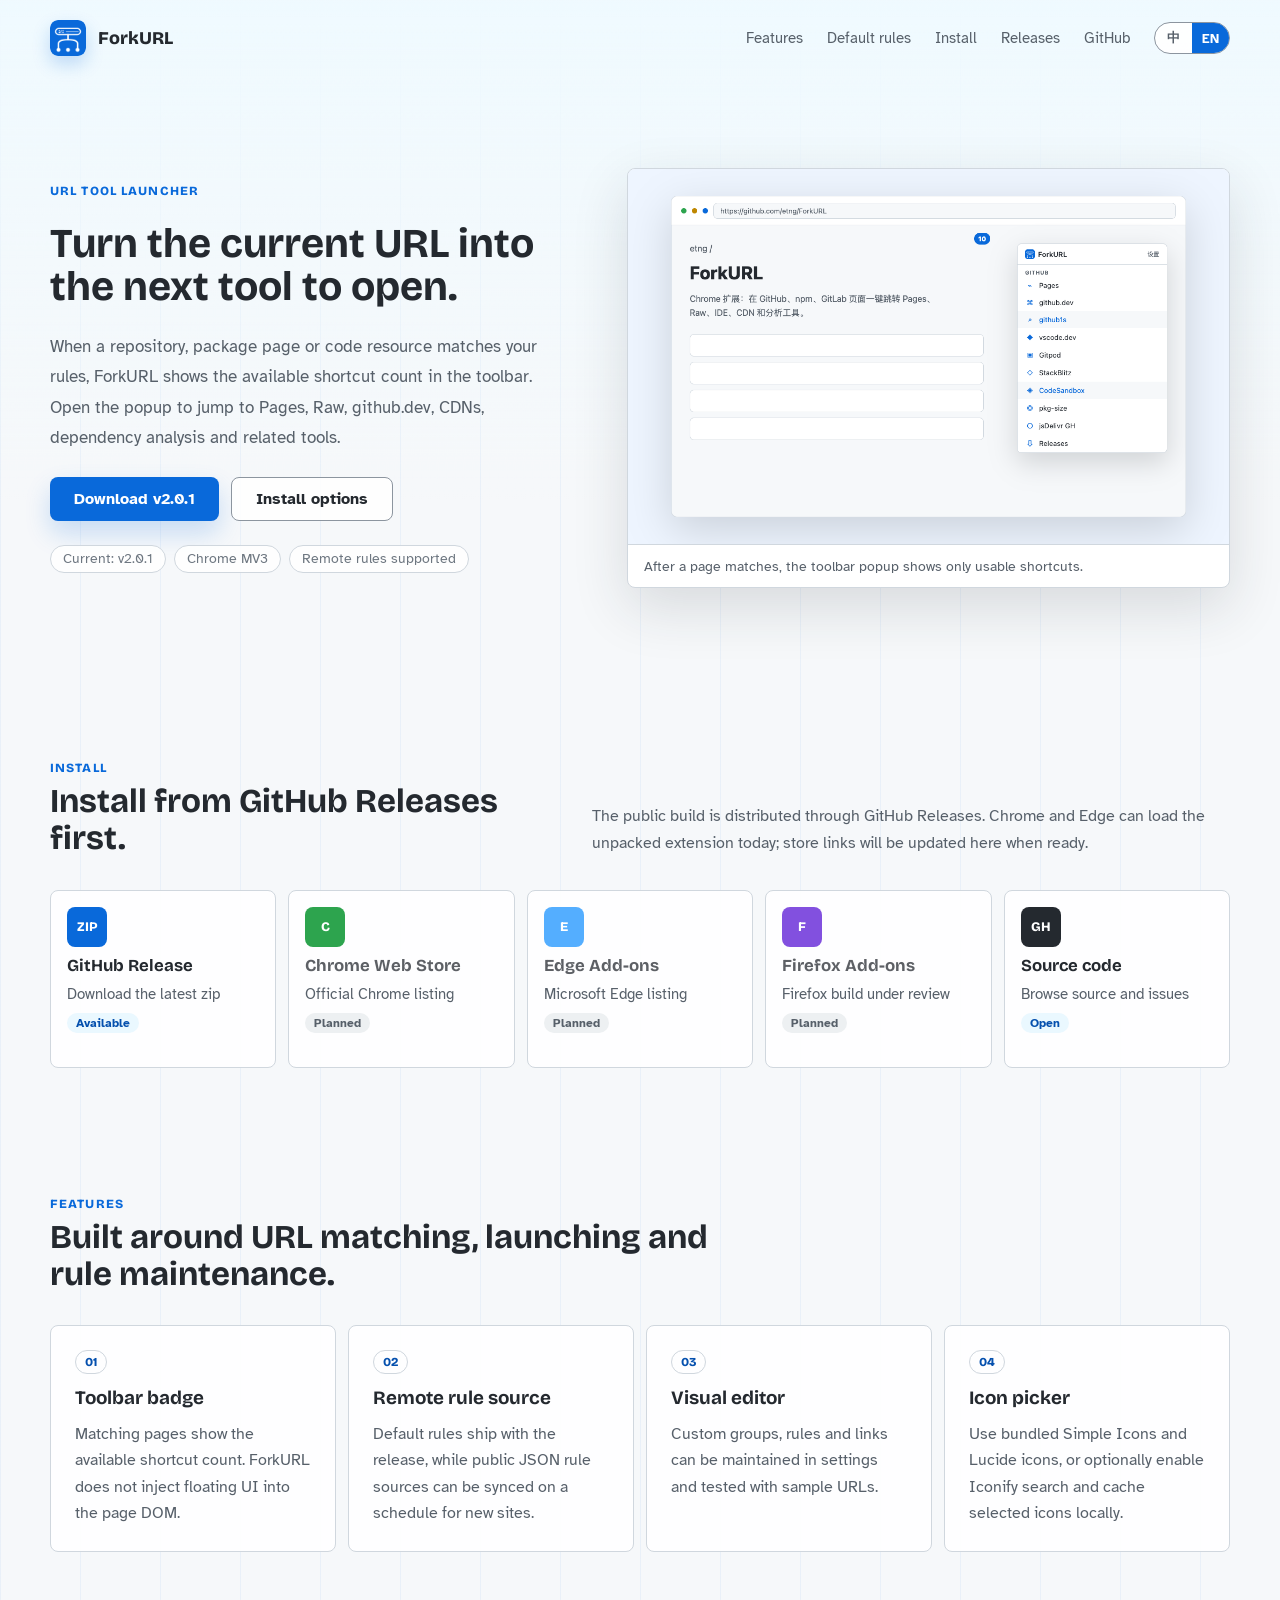
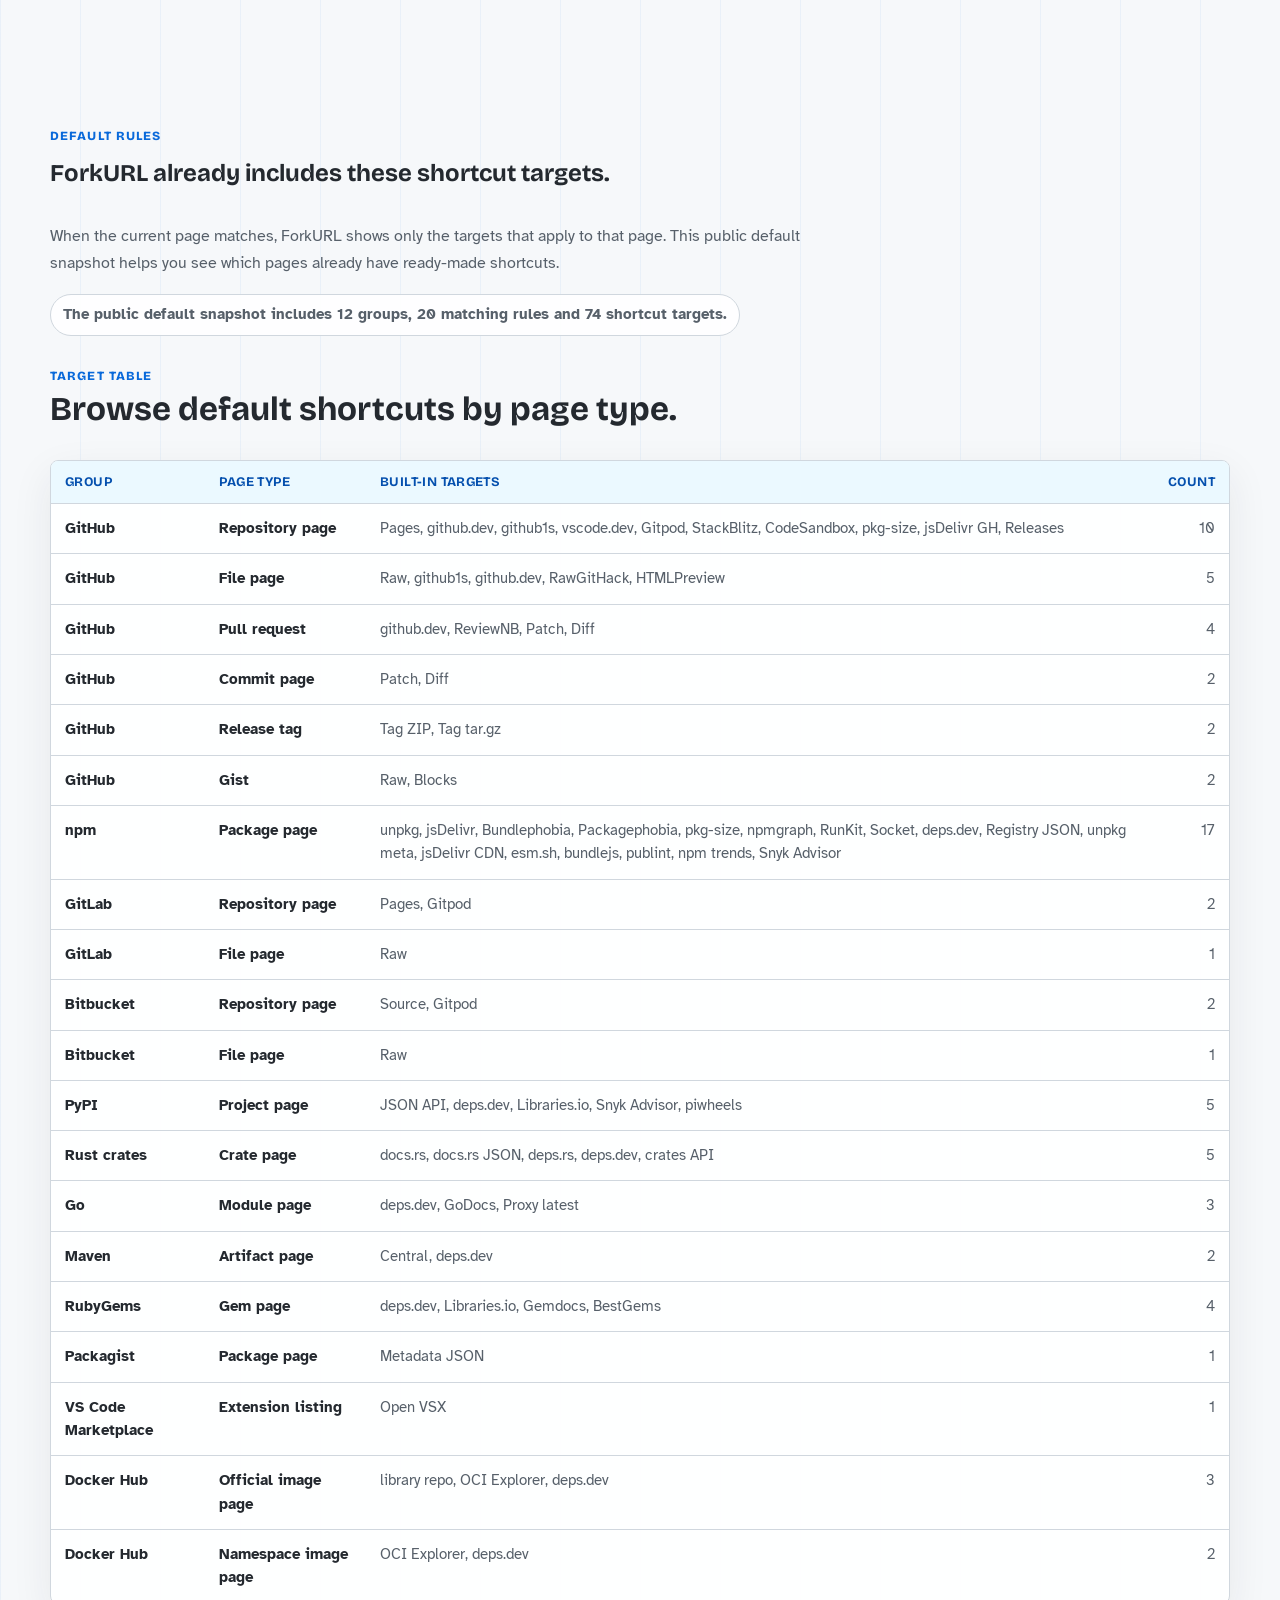
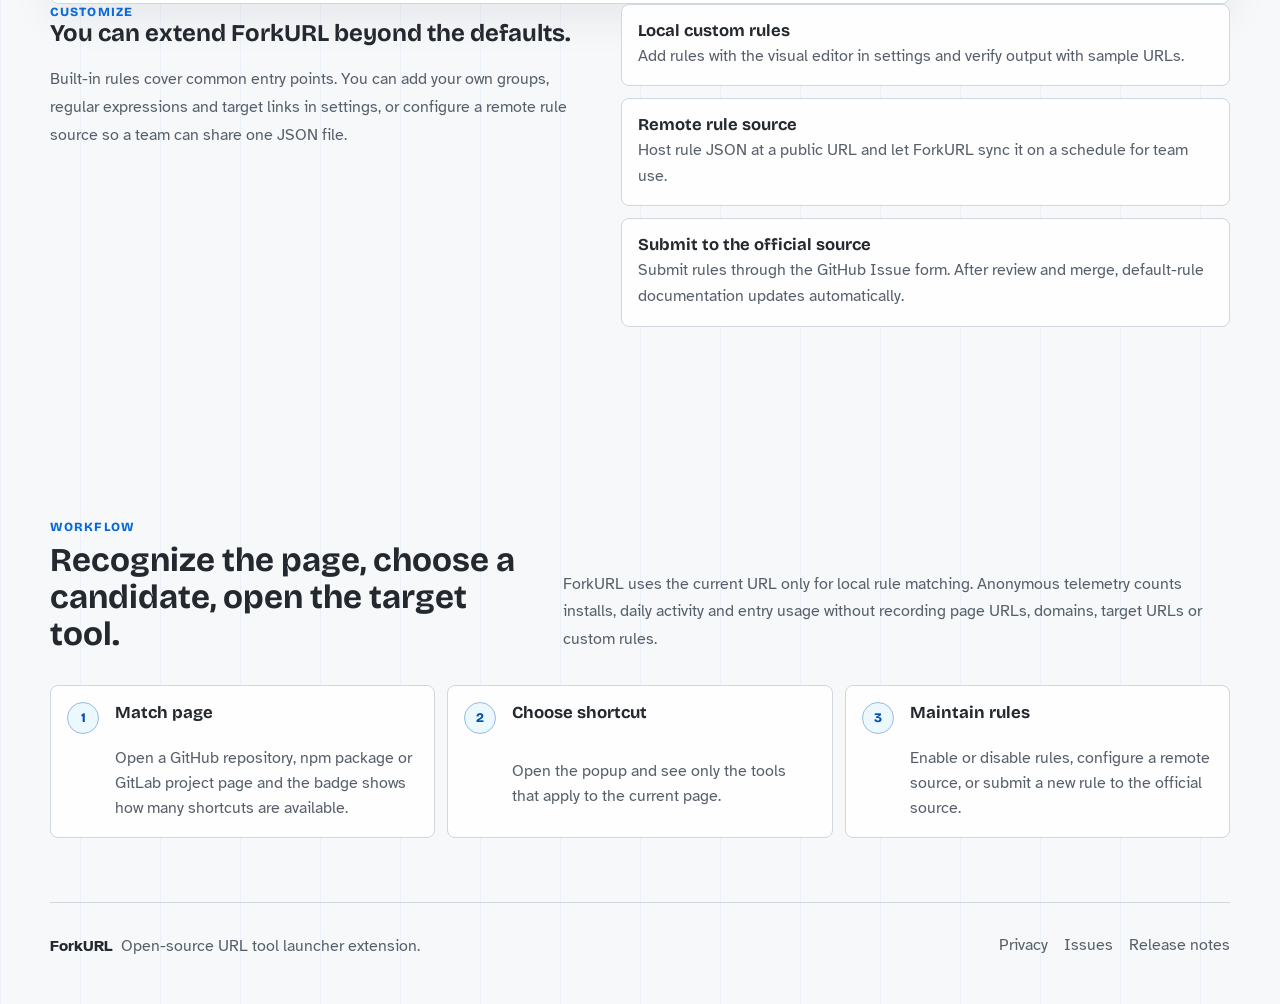
==== site/index.html @ 114b12a5 "feat: ✨ add site telemetry and expanded default rules" ====
<!doctype html>
<html lang="zh-CN">
	<head>
		<meta charset="utf-8" />
		<meta name="viewport" content="width=device-width, initial-scale=1" />
		<title data-i18n="home.title">ForkURL - 开源 URL 工具跳转扩展</title>
		<meta
			name="description"
			content="ForkURL 是一个浏览器扩展，可在 GitHub、npm、GitLab 等页面把当前 URL 匹配为 Pages、Raw、IDE、CDN 等下一步工具入口。"
			data-i18n-attr="content:home.metaDescription"
		/>
		<link rel="preconnect" href="https://fonts.googleapis.com" />
		<link rel="preconnect" href="https://fonts.gstatic.com" crossorigin />
		<link href="https://fonts.googleapis.com/css2?family=Bricolage+Grotesque:wght@500;600;700;800&family=Atkinson+Hyperlegible:wght@400;700&display=swap" rel="stylesheet" />
		<link rel="icon" href="assets/favicon.png" />
		<link rel="stylesheet" href="styles.css" />
	</head>
	<body>
		<header class="site-header">
			<a class="brand" href="index.html">
				<img class="brand-mark" src="assets/favicon.png" alt="" />
				<span>ForkURL</span>
			</a>
			<div class="header-actions">
				<nav class="site-nav" aria-label="主导航" data-i18n-attr="aria-label:nav.primaryLabel">
					<a href="#features" data-i18n="nav.features">功能</a>
					<a href="#rules" data-i18n="nav.rules">默认规则</a>
					<a href="#install" data-i18n="nav.install">安装</a>
					<a href="https://github.com/etng/ForkURL/releases" data-i18n="nav.releases">版本</a>
					<a href="https://github.com/etng/ForkURL">GitHub</a>
				</nav>
				<div class="language-switch" aria-label="语言" data-i18n-attr="aria-label:language.label">
					<button type="button" data-lang-option="zh" aria-pressed="true">中</button>
					<button type="button" data-lang-option="en" aria-pressed="false">EN</button>
				</div>
			</div>
		</header>

		<main>
			<section class="hero">
				<div class="hero-copy">
					<p class="eyebrow" data-i18n="home.hero.eyebrow">URL 工具跳转扩展</p>
					<h1 data-i18n="home.hero.title">把当前 URL 变成下一步工具入口。</h1>
					<p class="hero-summary" data-i18n="home.hero.summary">
						打开仓库、包页面或代码资源时，ForkURL 会在工具栏显示可用跳转数量。点开图标即可前往 Pages、Raw、github.dev、CDN、依赖分析等相关工具。
					</p>
					<div class="hero-actions">
						<a class="primary-link" href="https://github.com/etng/ForkURL/releases" data-i18n="home.hero.download">下载 v2.0.1</a>
						<a class="secondary-link" href="#install" data-i18n="home.hero.installOptions">查看安装方式</a>
					</div>
					<div class="release-note" aria-label="当前版本信息" data-i18n-attr="aria-label:home.hero.releaseLabel">
						<span data-i18n="home.hero.current">当前版本：v2.0.1</span>
						<span>Chrome MV3</span>
						<span data-i18n="home.hero.remoteRules">支持远程规则</span>
					</div>
				</div>
				<figure class="product-shot">
					<img
						src="assets/forkurl-popup.png"
						alt="ForkURL 弹窗展示 GitHub 仓库页面可用的 Pages、在线 IDE、沙箱、CDN 和发布入口。"
						data-i18n-attr="alt:home.product.alt"
					/>
					<figcaption data-i18n="home.product.caption">匹配当前页面后，工具栏弹窗只展示可用跳转。</figcaption>
				</figure>
			</section>

			<section class="install-section" id="install">
				<div class="section-heading">
					<div>
						<p class="eyebrow" data-i18n="home.install.eyebrow">安装</p>
						<h2 data-i18n="home.install.title">先从 GitHub 发布包安装。</h2>
					</div>
					<p class="section-summary" data-i18n="home.install.summary">
						当前公开版本通过 GitHub Releases 分发。Chrome 和 Edge 可加载解压后的扩展目录；商店入口准备好后会在这里更新。
					</p>
				</div>
				<div class="install-grid" aria-label="安装渠道" data-i18n-attr="aria-label:home.install.gridLabel">
					<a class="install-card available" href="https://github.com/etng/ForkURL/releases">
						<span class="store-icon release">ZIP</span>
						<strong data-i18n="home.install.release.title">GitHub 发布包</strong>
						<span data-i18n="home.install.release.description">下载最新 zip 包</span>
						<em data-i18n="home.badges.available">可用</em>
					</a>
					<a class="install-card planned" href="https://chromewebstore.google.com/" aria-disabled="true">
						<span class="store-icon chrome">C</span>
						<strong data-i18n="home.install.chrome.title">Chrome 应用商店</strong>
						<span data-i18n="home.install.chrome.description">Chrome 官方商店</span>
						<em data-i18n="home.badges.planned">规划中</em>
					</a>
					<a class="install-card planned" href="https://microsoftedge.microsoft.com/addons/" aria-disabled="true">
						<span class="store-icon edge">E</span>
						<strong data-i18n="home.install.edge.title">Edge 加载项</strong>
						<span data-i18n="home.install.edge.description">Microsoft Edge 商店</span>
						<em data-i18n="home.badges.planned">规划中</em>
					</a>
					<a class="install-card planned" href="https://addons.mozilla.org/" aria-disabled="true">
						<span class="store-icon firefox">F</span>
						<strong data-i18n="home.install.firefox.title">Firefox 扩展</strong>
						<span data-i18n="home.install.firefox.description">Firefox 版本评估中</span>
						<em data-i18n="home.badges.planned">规划中</em>
					</a>
					<a class="install-card" href="https://github.com/etng/ForkURL">
						<span class="store-icon source">GH</span>
						<strong data-i18n="home.install.source.title">源代码</strong>
						<span data-i18n="home.install.source.description">查看源码和问题反馈</span>
						<em data-i18n="home.badges.open">打开</em>
					</a>
				</div>
			</section>

			<section class="feature-section" id="features">
				<div class="section-heading compact">
					<div>
						<p class="eyebrow" data-i18n="home.features.eyebrow">功能</p>
						<h2 data-i18n="home.features.title">围绕 URL 匹配、跳转和规则维护设计。</h2>
					</div>
				</div>
				<div class="feature-grid">
					<article class="feature-card">
						<span>01</span>
						<h3 data-i18n="home.features.badge.title">工具栏徽标</h3>
						<p data-i18n="home.features.badge.description">匹配页面时显示可用跳转数量。不向页面注入浮层，页面 DOM 保持干净。</p>
					</article>
					<article class="feature-card">
						<span>02</span>
						<h3 data-i18n="home.features.rules.title">远程规则源</h3>
						<p data-i18n="home.features.rules.description">默认规则可随版本打包，也可从公开 JSON 地址定时同步，适合快速补充新站点。</p>
					</article>
					<article class="feature-card">
						<span>03</span>
						<h3 data-i18n="home.features.editor.title">可视化编辑器</h3>
						<p data-i18n="home.features.editor.description">自定义组、规则和链接都能在设置页维护，并可用示例 URL 验证生成结果。</p>
					</article>
					<article class="feature-card">
						<span>04</span>
						<h3 data-i18n="home.features.icons.title">图标选择器</h3>
						<p data-i18n="home.features.icons.description">内置 Simple Icons 与 Lucide 图标，也可选择启用 Iconify 在线搜索并缓存到本地。</p>
					</article>
				</div>
			</section>

<!-- DEFAULT_RULES_SECTION_START -->
			<section class="rules-section" id="rules">
				<div class="rules-intro">
					<p class="eyebrow" data-i18n="rules.eyebrow">默认规则</p>
					<h2 data-i18n="rules.heading">ForkURL 已内置这些跳转目标。</h2>
					<p data-i18n="rules.intro">
						打开匹配页面时，ForkURL 会只展示当前页面可用的目标。下面是公开默认规则快照，帮助你快速判断哪些页面已经有现成入口。
					</p>
					<p class="rules-count" data-rules-lang="zh">当前公开默认规则包含 12 个规则组、20 条页面匹配规则、74 个跳转目标。</p>
					<p class="rules-count" data-rules-lang="en">The public default snapshot includes 12 groups, 20 matching rules and 74 shortcut targets.</p>
				</div>

				<div class="rules-table-block" aria-labelledby="rules-table-title">
					<div class="section-heading compact">
						<div>
							<p class="eyebrow" data-i18n="rules.table.eyebrow">目标表</p>
							<h2 id="rules-table-title" data-i18n="rules.table.heading">按页面类型查看默认跳转。</h2>
						</div>
					</div>
					<div class="language-panel" data-rules-lang="zh">
						<div class="rules-table-wrap">
							<table class="rules-table">
								<thead>
									<tr>
										<th>规则组</th>
										<th>匹配页面</th>
										<th>默认跳转目标</th>
										<th>数量</th>
									</tr>
								</thead>
								<tbody>
								<tr>
									<td data-label="规则组">GitHub</td>
									<td data-label="匹配页面">GitHub 仓库主页</td>
									<td data-label="默认跳转目标">Pages, github.dev, github1s, vscode.dev, Gitpod, StackBlitz, CodeSandbox, pkg-size, jsDelivr GH, Releases</td>
									<td data-label="数量">10</td>
								</tr>
								<tr>
									<td data-label="规则组">GitHub</td>
									<td data-label="匹配页面">GitHub 文件 (blob)</td>
									<td data-label="默认跳转目标">Raw, github1s, github.dev, RawGitHack, HTMLPreview</td>
									<td data-label="数量">5</td>
								</tr>
								<tr>
									<td data-label="规则组">GitHub</td>
									<td data-label="匹配页面">GitHub Pull Request</td>
									<td data-label="默认跳转目标">github.dev, ReviewNB, Patch, Diff</td>
									<td data-label="数量">4</td>
								</tr>
								<tr>
									<td data-label="规则组">GitHub</td>
									<td data-label="匹配页面">GitHub Commit</td>
									<td data-label="默认跳转目标">Patch, Diff</td>
									<td data-label="数量">2</td>
								</tr>
								<tr>
									<td data-label="规则组">GitHub</td>
									<td data-label="匹配页面">GitHub Release Tag</td>
									<td data-label="默认跳转目标">Tag ZIP, Tag tar.gz</td>
									<td data-label="数量">2</td>
								</tr>
								<tr>
									<td data-label="规则组">GitHub</td>
									<td data-label="匹配页面">GitHub Gist</td>
									<td data-label="默认跳转目标">Raw, Blocks</td>
									<td data-label="数量">2</td>
								</tr>
								<tr>
									<td data-label="规则组">npm</td>
									<td data-label="匹配页面">npm 包页面</td>
									<td data-label="默认跳转目标">unpkg, jsDelivr, Bundlephobia, Packagephobia, pkg-size, npmgraph, RunKit, Socket, deps.dev, Registry JSON, unpkg meta, jsDelivr CDN, esm.sh, bundlejs, publint, npm trends, Snyk Advisor</td>
									<td data-label="数量">17</td>
								</tr>
								<tr>
									<td data-label="规则组">GitLab</td>
									<td data-label="匹配页面">GitLab 仓库</td>
									<td data-label="默认跳转目标">Pages, Gitpod</td>
									<td data-label="数量">2</td>
								</tr>
								<tr>
									<td data-label="规则组">GitLab</td>
									<td data-label="匹配页面">GitLab 文件 (blob)</td>
									<td data-label="默认跳转目标">Raw</td>
									<td data-label="数量">1</td>
								</tr>
								<tr>
									<td data-label="规则组">Bitbucket</td>
									<td data-label="匹配页面">Bitbucket 仓库</td>
									<td data-label="默认跳转目标">Source, Gitpod</td>
									<td data-label="数量">2</td>
								</tr>
								<tr>
									<td data-label="规则组">Bitbucket</td>
									<td data-label="匹配页面">Bitbucket 文件</td>
									<td data-label="默认跳转目标">Raw</td>
									<td data-label="数量">1</td>
								</tr>
								<tr>
									<td data-label="规则组">PyPI</td>
									<td data-label="匹配页面">PyPI 项目页</td>
									<td data-label="默认跳转目标">JSON API, deps.dev, Libraries.io, Snyk Advisor, piwheels</td>
									<td data-label="数量">5</td>
								</tr>
								<tr>
									<td data-label="规则组">Rust crates</td>
									<td data-label="匹配页面">crates.io 包页面</td>
									<td data-label="默认跳转目标">docs.rs, docs.rs JSON, deps.rs, deps.dev, crates API</td>
									<td data-label="数量">5</td>
								</tr>
								<tr>
									<td data-label="规则组">Go</td>
									<td data-label="匹配页面">pkg.go.dev 模块页</td>
									<td data-label="默认跳转目标">deps.dev, GoDocs, Proxy latest</td>
									<td data-label="数量">3</td>
								</tr>
								<tr>
									<td data-label="规则组">Maven</td>
									<td data-label="匹配页面">Maven Central Artifact</td>
									<td data-label="默认跳转目标">Central, deps.dev</td>
									<td data-label="数量">2</td>
								</tr>
								<tr>
									<td data-label="规则组">RubyGems</td>
									<td data-label="匹配页面">RubyGems 包页面</td>
									<td data-label="默认跳转目标">deps.dev, Libraries.io, Gemdocs, BestGems</td>
									<td data-label="数量">4</td>
								</tr>
								<tr>
									<td data-label="规则组">Packagist</td>
									<td data-label="匹配页面">Packagist 包页面</td>
									<td data-label="默认跳转目标">Metadata JSON</td>
									<td data-label="数量">1</td>
								</tr>
								<tr>
									<td data-label="规则组">VS Code Marketplace</td>
									<td data-label="匹配页面">VS Code 扩展</td>
									<td data-label="默认跳转目标">Open VSX</td>
									<td data-label="数量">1</td>
								</tr>
								<tr>
									<td data-label="规则组">Docker Hub</td>
									<td data-label="匹配页面">Docker 官方镜像</td>
									<td data-label="默认跳转目标">library repo, OCI Explorer, deps.dev</td>
									<td data-label="数量">3</td>
								</tr>
								<tr>
									<td data-label="规则组">Docker Hub</td>
									<td data-label="匹配页面">Docker 命名空间镜像</td>
									<td data-label="默认跳转目标">OCI Explorer, deps.dev</td>
									<td data-label="数量">2</td>
								</tr>
								</tbody>
							</table>
						</div>
					</div>
					<div class="language-panel" data-rules-lang="en">
						<div class="rules-table-wrap">
							<table class="rules-table">
								<thead>
									<tr>
										<th>Group</th>
										<th>Page type</th>
										<th>Built-in targets</th>
										<th>Count</th>
									</tr>
								</thead>
								<tbody>
								<tr>
									<td data-label="Group">GitHub</td>
									<td data-label="Page type">Repository page</td>
									<td data-label="Built-in targets">Pages, github.dev, github1s, vscode.dev, Gitpod, StackBlitz, CodeSandbox, pkg-size, jsDelivr GH, Releases</td>
									<td data-label="Count">10</td>
								</tr>
								<tr>
									<td data-label="Group">GitHub</td>
									<td data-label="Page type">File page</td>
									<td data-label="Built-in targets">Raw, github1s, github.dev, RawGitHack, HTMLPreview</td>
									<td data-label="Count">5</td>
								</tr>
								<tr>
									<td data-label="Group">GitHub</td>
									<td data-label="Page type">Pull request</td>
									<td data-label="Built-in targets">github.dev, ReviewNB, Patch, Diff</td>
									<td data-label="Count">4</td>
								</tr>
								<tr>
									<td data-label="Group">GitHub</td>
									<td data-label="Page type">Commit page</td>
									<td data-label="Built-in targets">Patch, Diff</td>
									<td data-label="Count">2</td>
								</tr>
								<tr>
									<td data-label="Group">GitHub</td>
									<td data-label="Page type">Release tag</td>
									<td data-label="Built-in targets">Tag ZIP, Tag tar.gz</td>
									<td data-label="Count">2</td>
								</tr>
								<tr>
									<td data-label="Group">GitHub</td>
									<td data-label="Page type">Gist</td>
									<td data-label="Built-in targets">Raw, Blocks</td>
									<td data-label="Count">2</td>
								</tr>
								<tr>
									<td data-label="Group">npm</td>
									<td data-label="Page type">Package page</td>
									<td data-label="Built-in targets">unpkg, jsDelivr, Bundlephobia, Packagephobia, pkg-size, npmgraph, RunKit, Socket, deps.dev, Registry JSON, unpkg meta, jsDelivr CDN, esm.sh, bundlejs, publint, npm trends, Snyk Advisor</td>
									<td data-label="Count">17</td>
								</tr>
								<tr>
									<td data-label="Group">GitLab</td>
									<td data-label="Page type">Repository page</td>
									<td data-label="Built-in targets">Pages, Gitpod</td>
									<td data-label="Count">2</td>
								</tr>
								<tr>
									<td data-label="Group">GitLab</td>
									<td data-label="Page type">File page</td>
									<td data-label="Built-in targets">Raw</td>
									<td data-label="Count">1</td>
								</tr>
								<tr>
									<td data-label="Group">Bitbucket</td>
									<td data-label="Page type">Repository page</td>
									<td data-label="Built-in targets">Source, Gitpod</td>
									<td data-label="Count">2</td>
								</tr>
								<tr>
									<td data-label="Group">Bitbucket</td>
									<td data-label="Page type">File page</td>
									<td data-label="Built-in targets">Raw</td>
									<td data-label="Count">1</td>
								</tr>
								<tr>
									<td data-label="Group">PyPI</td>
									<td data-label="Page type">Project page</td>
									<td data-label="Built-in targets">JSON API, deps.dev, Libraries.io, Snyk Advisor, piwheels</td>
									<td data-label="Count">5</td>
								</tr>
								<tr>
									<td data-label="Group">Rust crates</td>
									<td data-label="Page type">Crate page</td>
									<td data-label="Built-in targets">docs.rs, docs.rs JSON, deps.rs, deps.dev, crates API</td>
									<td data-label="Count">5</td>
								</tr>
								<tr>
									<td data-label="Group">Go</td>
									<td data-label="Page type">Module page</td>
									<td data-label="Built-in targets">deps.dev, GoDocs, Proxy latest</td>
									<td data-label="Count">3</td>
								</tr>
								<tr>
									<td data-label="Group">Maven</td>
									<td data-label="Page type">Artifact page</td>
									<td data-label="Built-in targets">Central, deps.dev</td>
									<td data-label="Count">2</td>
								</tr>
								<tr>
									<td data-label="Group">RubyGems</td>
									<td data-label="Page type">Gem page</td>
									<td data-label="Built-in targets">deps.dev, Libraries.io, Gemdocs, BestGems</td>
									<td data-label="Count">4</td>
								</tr>
								<tr>
									<td data-label="Group">Packagist</td>
									<td data-label="Page type">Package page</td>
									<td data-label="Built-in targets">Metadata JSON</td>
									<td data-label="Count">1</td>
								</tr>
								<tr>
									<td data-label="Group">VS Code Marketplace</td>
									<td data-label="Page type">Extension listing</td>
									<td data-label="Built-in targets">Open VSX</td>
									<td data-label="Count">1</td>
								</tr>
								<tr>
									<td data-label="Group">Docker Hub</td>
									<td data-label="Page type">Official image page</td>
									<td data-label="Built-in targets">library repo, OCI Explorer, deps.dev</td>
									<td data-label="Count">3</td>
								</tr>
								<tr>
									<td data-label="Group">Docker Hub</td>
									<td data-label="Page type">Namespace image page</td>
									<td data-label="Built-in targets">OCI Explorer, deps.dev</td>
									<td data-label="Count">2</td>
								</tr>
								</tbody>
							</table>
						</div>
					</div>
				</div>

				<div class="rules-custom-section">
					<div class="rules-custom-copy">
						<p class="eyebrow" data-i18n="rules.custom.eyebrow">自定义</p>
						<h2 data-i18n="rules.custom.heading">默认规则之外，你可以继续扩展。</h2>
						<p data-i18n="rules.custom.summary">
							内置规则只是常用入口。你可以在扩展设置页新增自己的组、正则和跳转链接，也可以配置远程规则源，让团队共享同一份规则 JSON。
						</p>
					</div>
					<ul class="rules-custom-list">
						<li>
							<strong data-i18n="rules.custom.local.title">本地自定义</strong>
							<span data-i18n="rules.custom.local.description">用设置页的可视化编辑器添加规则，并用示例 URL 验证生成结果。</span>
						</li>
						<li>
							<strong data-i18n="rules.custom.remote.title">远程规则源</strong>
							<span data-i18n="rules.custom.remote.description">把规则 JSON 放在公开地址，ForkURL 可定时同步，适合团队维护。</span>
						</li>
						<li>
							<strong data-i18n="rules.custom.submit.title">提交到官方源</strong>
							<span data-i18n="rules.custom.submit.description">通过 GitHub Issue 表单提交规则，审核合并后会自动更新默认规则文档。</span>
						</li>
					</ul>
				</div>
			</section>
<!-- DEFAULT_RULES_SECTION_END -->
			<section class="workflow-section">
				<div class="workflow-copy">
					<div>
						<p class="eyebrow" data-i18n="home.workflow.eyebrow">使用流程</p>
						<h2 data-i18n="home.workflow.title">识别页面，展开候选项，再打开目标工具。</h2>
					</div>
					<p data-i18n="home.workflow.summary">
						ForkURL 只把当前 URL 用于本地规则匹配。匿名遥测只统计安装、每日活跃和入口使用，不记录页面 URL、域名、跳转目标或自定义规则。
					</p>
				</div>
				<ol class="workflow-list">
					<li>
						<strong data-i18n="home.workflow.match.title">匹配当前页</strong>
						<span data-i18n="home.workflow.match.description">打开 GitHub 仓库、npm 包或 GitLab 项目等页面后，徽标显示可用跳转数量。</span>
					</li>
					<li>
						<strong data-i18n="home.workflow.choose.title">选择跳转</strong>
						<span data-i18n="home.workflow.choose.description">点开弹窗，只看到当前页面能用的工具入口。</span>
					</li>
					<li>
						<strong data-i18n="home.workflow.tune.title">维护规则</strong>
						<span data-i18n="home.workflow.tune.description">在设置页启停规则、配置远程源，或提交新规则到官方源。</span>
					</li>
				</ol>
			</section>
		</main>

		<footer class="site-footer">
			<div>
				<strong>ForkURL</strong>
				<span data-i18n="footer.tagline">开源 URL 工具跳转扩展。</span>
			</div>
			<nav aria-label="页脚" data-i18n-attr="aria-label:footer.label">
				<a href="privacy.html" data-i18n="footer.privacy">隐私</a>
				<a href="https://github.com/etng/ForkURL/issues/new/choose" data-i18n="footer.issues">问题反馈</a>
				<a href="https://github.com/etng/ForkURL/releases" data-i18n="footer.releases">版本记录</a>
			</nav>
		</footer>
		<script src="i18n.js"></script>
	</body>
</html>
---- site/styles.css ----
:root {
	color-scheme: light;
	--ink: #24292f;
	--muted: #57606a;
	--quiet: #6e7781;
	--paper: #f6f8fa;
	--surface: #ffffff;
	--wash: #ddf4ff;
	--line: #d0d7de;
	--line-strong: #8c959f;
	--route: #0969da;
	--route-deep: #0550ae;
	--signal: #2da44e;
	--signal-deep: #1a7f37;
	--sky: #54aeff;
	--violet: #8250df;
	--shadow: 0 20px 56px rgba(36, 41, 47, 0.14);
	--space-xs: 4px;
	--space-sm: 8px;
	--space-md: 12px;
	--space-lg: 16px;
	--space-xl: 24px;
	--space-2xl: 32px;
	--space-3xl: 48px;
	--space-4xl: 64px;
	--radius: 8px;
	font-family: "Atkinson Hyperlegible", "PingFang SC", "Microsoft YaHei", sans-serif;
	color: var(--ink);
	background: var(--paper);
}

* {
	box-sizing: border-box;
}

html {
	scroll-behavior: smooth;
}

body {
	margin: 0;
	min-height: 100vh;
	background:
		linear-gradient(180deg, color-mix(in srgb, var(--wash) 46%, var(--surface)) 0, transparent 500px),
		linear-gradient(90deg, rgba(9, 105, 218, 0.05) 0 1px, transparent 1px 80px),
		var(--paper);
	background-size: auto, 80px 80px, auto;
}

a {
	color: inherit;
	text-decoration: none;
}

img {
	max-width: 100%;
}

.site-header,
.hero,
main > section,
.site-footer {
	width: min(1180px, calc(100vw - 32px));
	margin-inline: auto;
}

.site-header {
	display: flex;
	align-items: center;
	justify-content: space-between;
	gap: var(--space-xl);
	padding: 20px 0;
}

.brand,
.site-nav,
.hero-actions,
.release-note,
.header-actions,
.site-footer nav {
	display: flex;
	align-items: center;
}

.brand {
	gap: var(--space-md);
	font-family: "Bricolage Grotesque", "PingFang SC", sans-serif;
	font-size: 1.12rem;
	font-weight: 800;
	letter-spacing: 0;
}

.brand-mark {
	width: 36px;
	height: 36px;
	border-radius: var(--radius);
	box-shadow: 0 8px 18px rgba(9, 105, 218, 0.22);
}

.site-nav {
	flex-wrap: wrap;
	justify-content: flex-end;
	gap: var(--space-xl);
	color: var(--muted);
	font-size: 0.95rem;
}

.site-nav a,
.site-footer a {
	border-bottom: 1px solid transparent;
}

.site-nav a:hover,
.site-footer a:hover {
	border-bottom-color: currentColor;
	color: var(--route-deep);
}

.header-actions {
	flex-wrap: wrap;
	justify-content: flex-end;
	gap: var(--space-xl);
}

.language-switch {
	display: inline-grid;
	grid-template-columns: repeat(2, minmax(34px, 1fr));
	border: 1px solid var(--line-strong);
	border-radius: 999px;
	background: color-mix(in srgb, var(--surface) 92%, transparent);
	overflow: hidden;
}

.language-switch button {
	min-height: 30px;
	border: 0;
	padding: 0 10px;
	background: transparent;
	color: var(--muted);
	font: inherit;
	font-size: 0.84rem;
	font-weight: 700;
	cursor: pointer;
}

.language-switch button[aria-pressed="true"] {
	background: var(--route);
	color: var(--surface);
}

.hero {
	display: grid;
	grid-template-columns: minmax(320px, 0.92fr) minmax(420px, 1.08fr);
	align-items: center;
	gap: clamp(32px, 5vw, 72px);
	min-height: min(620px, calc(100svh - 96px));
	padding: var(--space-3xl) 0 var(--space-4xl);
}

.hero-copy {
	display: grid;
	gap: var(--space-xl);
}

.eyebrow {
	margin: 0;
	color: var(--route);
	font-family: "Bricolage Grotesque", "PingFang SC", sans-serif;
	font-size: 0.78rem;
	font-weight: 800;
	letter-spacing: 0.09em;
	text-transform: uppercase;
}

h1,
h2,
h3,
p {
	margin-top: 0;
}

h1,
h2,
h3 {
	font-family: "Bricolage Grotesque", "PingFang SC", sans-serif;
	letter-spacing: 0;
}

h1 {
	max-width: 680px;
	margin-bottom: 0;
	font-size: clamp(2.1rem, 3.2vw, 3rem);
	line-height: 1.05;
}

.hero-summary {
	max-width: 650px;
	margin-bottom: 0;
	color: var(--muted);
	font-size: clamp(1.02rem, 1.35vw, 1.14rem);
	line-height: 1.74;
}

.hero-actions {
	flex-wrap: wrap;
	gap: var(--space-md);
}

.primary-link,
.secondary-link {
	display: inline-flex;
	align-items: center;
	justify-content: center;
	min-height: 44px;
	border-radius: var(--radius);
	padding: 0 var(--space-xl);
	font-weight: 700;
}

.primary-link {
	background: var(--route);
	color: var(--surface);
	box-shadow: 0 12px 26px rgba(9, 105, 218, 0.2);
}

.primary-link:hover {
	background: var(--route-deep);
}

.secondary-link {
	border: 1px solid var(--line-strong);
	color: var(--ink);
	background: color-mix(in srgb, var(--surface) 88%, transparent);
}

.secondary-link:hover {
	border-color: var(--route);
	color: var(--route-deep);
}

.release-note {
	flex-wrap: wrap;
	gap: var(--space-sm);
	color: var(--quiet);
	font-size: 0.88rem;
}

.release-note span {
	display: inline-flex;
	align-items: center;
	min-height: 28px;
	border: 1px solid var(--line);
	border-radius: 999px;
	padding: 0 var(--space-md);
	background: color-mix(in srgb, var(--surface) 88%, transparent);
}

.product-shot {
	margin: 0;
	border: 1px solid var(--line);
	border-radius: var(--radius);
	background: var(--surface);
	box-shadow: var(--shadow);
	overflow: hidden;
}

.product-shot img {
	display: block;
	width: 100%;
	aspect-ratio: 16 / 10;
	object-fit: cover;
	object-position: center;
	background: var(--surface);
}

.product-shot figcaption {
	margin: 0;
	padding: var(--space-md) var(--space-lg);
	border-top: 1px solid var(--line);
	color: var(--muted);
	font-size: 0.9rem;
}

main > section {
	padding: var(--space-4xl) 0;
}

.section-heading {
	display: grid;
	grid-template-columns: minmax(260px, 0.8fr) minmax(320px, 1fr);
	gap: var(--space-2xl);
	align-items: end;
	margin-bottom: var(--space-2xl);
}

.section-heading.compact {
	grid-template-columns: 1fr;
}

.section-heading h2,
.workflow-copy h2 {
	max-width: 720px;
	margin: var(--space-sm) 0 0;
	font-size: clamp(1.7rem, 2.6vw, 2.35rem);
	line-height: 1.12;
}

.section-summary,
.workflow-copy p:not(.eyebrow) {
	margin-bottom: 0;
	color: var(--muted);
	line-height: 1.72;
}

.install-grid {
	display: grid;
	grid-template-columns: repeat(auto-fit, minmax(190px, 1fr));
	gap: var(--space-md);
}

.install-card {
	display: grid;
	gap: var(--space-sm);
	align-content: start;
	min-height: 178px;
	border: 1px solid var(--line);
	border-radius: var(--radius);
	padding: var(--space-lg);
	background: color-mix(in srgb, var(--surface) 92%, transparent);
	transition: transform 140ms ease, border-color 140ms ease;
}

.install-card:hover {
	transform: translateY(-2px);
	border-color: var(--route);
}

.install-card strong {
	font-family: "Bricolage Grotesque", "PingFang SC", sans-serif;
	font-size: 1.05rem;
}

.install-card span:not(.store-icon) {
	color: var(--muted);
	font-size: 0.92rem;
	line-height: 1.45;
}

.install-card em {
	align-self: end;
	width: fit-content;
	margin-top: auto;
	border-radius: 999px;
	padding: 3px 9px;
	background: color-mix(in srgb, var(--wash) 62%, var(--surface));
	color: var(--route-deep);
	font-size: 0.75rem;
	font-style: normal;
	font-weight: 700;
}

.install-card.planned {
	color: color-mix(in srgb, var(--ink) 74%, transparent);
}

.install-card.planned em {
	background: color-mix(in srgb, var(--line) 38%, var(--surface));
	color: var(--muted);
}

.store-icon {
	display: inline-grid;
	place-items: center;
	width: 40px;
	height: 40px;
	border-radius: var(--radius);
	background: var(--route);
	color: var(--surface);
	font-family: "Bricolage Grotesque", sans-serif;
	font-size: 0.82rem;
	font-weight: 800;
}

.store-icon.chrome {
	background: var(--signal);
}

.store-icon.edge {
	background: var(--sky);
}

.store-icon.firefox {
	background: var(--violet);
}

.store-icon.source {
	background: var(--ink);
}

.feature-grid {
	display: grid;
	grid-template-columns: repeat(auto-fit, minmax(240px, 1fr));
	gap: var(--space-md);
}

.feature-card {
	display: grid;
	gap: var(--space-md);
	align-content: start;
	border: 1px solid var(--line);
	border-radius: var(--radius);
	padding: var(--space-xl);
	background: color-mix(in srgb, var(--surface) 92%, transparent);
}

.feature-card > span {
	width: fit-content;
	border: 1px solid var(--line);
	border-radius: 999px;
	padding: 4px 9px;
	color: var(--route-deep);
	font-family: "Bricolage Grotesque", sans-serif;
	font-size: 0.76rem;
	font-weight: 800;
}

.feature-card h3 {
	margin: 0;
	font-size: 1.18rem;
}

.feature-card p {
	margin: 0;
	color: var(--muted);
	line-height: 1.65;
}

.workflow-section {
	display: grid;
	gap: var(--space-2xl);
}

.workflow-copy {
	display: grid;
	grid-template-columns: minmax(260px, 0.72fr) minmax(420px, 1fr);
	gap: var(--space-2xl);
	align-items: end;
}

.workflow-list {
	display: grid;
	grid-template-columns: repeat(3, minmax(0, 1fr));
	gap: var(--space-md);
	margin: 0;
	padding: 0;
	list-style: none;
	counter-reset: workflow;
}

.workflow-list li {
	counter-increment: workflow;
	display: grid;
	grid-template-columns: 36px 1fr;
	gap: var(--space-md);
	align-items: start;
	min-height: 132px;
	border: 1px solid var(--line);
	border-radius: var(--radius);
	padding: var(--space-lg);
	background: color-mix(in srgb, var(--surface) 92%, transparent);
}

.workflow-list li::before {
	content: counter(workflow);
	display: inline-grid;
	place-items: center;
	width: 30px;
	height: 30px;
	border: 1px solid color-mix(in srgb, var(--route) 26%, var(--line));
	border-radius: 999px;
	background: color-mix(in srgb, var(--wash) 58%, var(--surface));
	color: var(--route-deep);
	font-family: "Bricolage Grotesque", sans-serif;
	font-size: 0.82rem;
	font-weight: 800;
}

.workflow-list strong,
.workflow-list span {
	grid-column: 2;
}

.workflow-list strong {
	font-family: "Bricolage Grotesque", "PingFang SC", sans-serif;
	font-size: 1.05rem;
}

.workflow-list span {
	color: var(--muted);
	line-height: 1.56;
}

.rules-page {
	padding-top: var(--space-2xl);
}

.rules-intro {
	display: grid;
	gap: var(--space-lg);
	max-width: 860px;
	padding: var(--space-3xl) 0 var(--space-2xl);
}

.rules-intro h1 {
	margin: 0;
}

.rules-intro p:not(.eyebrow),
.rules-custom-copy p:not(.eyebrow) {
	max-width: 760px;
	margin: 0;
	color: var(--muted);
	line-height: 1.74;
}

.rules-count {
	display: inline-flex;
	width: fit-content;
	max-width: 100%;
	border: 1px solid var(--line);
	border-radius: 999px;
	padding: 7px 12px;
	background: color-mix(in srgb, var(--surface) 92%, transparent);
	color: var(--route-deep);
	font-size: 0.92rem;
	font-weight: 700;
}

.rules-table-section {
	padding-top: var(--space-2xl);
}

[data-rules-lang="en"] {
	display: none;
}

html[data-language="en"] [data-rules-lang="zh"] {
	display: none;
}

html[data-language="en"] [data-rules-lang="en"] {
	display: block;
}

html[data-language="en"] .rules-count[data-rules-lang="en"] {
	display: inline-flex;
}

.rules-table-wrap {
	overflow-x: auto;
	border: 1px solid var(--line);
	border-radius: var(--radius);
	background: color-mix(in srgb, var(--surface) 94%, transparent);
	box-shadow: 0 14px 40px rgba(36, 41, 47, 0.08);
}

.rules-table {
	width: 100%;
	min-width: 820px;
	border-collapse: collapse;
	font-size: 0.94rem;
}

.rules-table th,
.rules-table td {
	border-bottom: 1px solid var(--line);
	padding: 13px 14px;
	text-align: left;
	vertical-align: top;
}

.rules-table th {
	position: sticky;
	top: 0;
	background: color-mix(in srgb, var(--wash) 58%, var(--surface));
	color: var(--route-deep);
	font-family: "Bricolage Grotesque", "PingFang SC", sans-serif;
	font-size: 0.82rem;
	letter-spacing: 0.03em;
	text-transform: uppercase;
}

.rules-table td {
	color: var(--muted);
	line-height: 1.55;
}

.rules-table td:first-child,
.rules-table td:nth-child(2) {
	color: var(--ink);
	font-weight: 700;
}

.rules-table th:last-child,
.rules-table td:last-child {
	width: 76px;
	text-align: right;
	white-space: nowrap;
}

.rules-table tr:last-child td {
	border-bottom: 0;
}

.rules-custom-section {
	display: grid;
	grid-template-columns: minmax(280px, 0.86fr) minmax(320px, 1fr);
	gap: var(--space-3xl);
	align-items: start;
	padding-bottom: var(--space-4xl);
}

.rules-custom-list {
	display: grid;
	gap: var(--space-md);
	margin: 0;
	padding: 0;
	list-style: none;
}

.rules-custom-list li {
	display: grid;
	gap: var(--space-xs);
	border: 1px solid var(--line);
	border-radius: var(--radius);
	padding: var(--space-lg);
	background: color-mix(in srgb, var(--surface) 92%, transparent);
}

.rules-custom-list strong {
	font-family: "Bricolage Grotesque", "PingFang SC", sans-serif;
	font-size: 1.04rem;
}

.rules-custom-list span {
	color: var(--muted);
	line-height: 1.6;
}

.site-footer {
	display: flex;
	align-items: center;
	justify-content: space-between;
	gap: var(--space-xl);
	padding: var(--space-2xl) 0 var(--space-3xl);
	border-top: 1px solid var(--line);
	color: var(--muted);
}

.site-footer div {
	display: flex;
	flex-wrap: wrap;
	gap: var(--space-sm);
	align-items: center;
}

.site-footer strong {
	color: var(--ink);
}

.site-footer nav {
	flex-wrap: wrap;
	justify-content: flex-end;
	gap: var(--space-lg);
}

.privacy-page {
	padding-top: var(--space-2xl);
}

.privacy-card {
	width: min(860px, 100%);
	margin: 0 auto;
	border: 1px solid var(--line);
	border-radius: var(--radius);
	padding: clamp(24px, 5vw, 56px);
	background: color-mix(in srgb, var(--surface) 94%, transparent);
	box-shadow: var(--shadow);
}

.privacy-card h1 {
	margin: var(--space-sm) 0 var(--space-xl);
}

.privacy-card h2 {
	margin: var(--space-2xl) 0 var(--space-sm);
	font-size: 1.28rem;
}

.privacy-card p {
	color: var(--muted);
	line-height: 1.75;
}

.privacy-card a {
	color: var(--route-deep);
	font-weight: 700;
	text-decoration: underline;
	text-underline-offset: 3px;
}

.privacy-list {
	display: grid;
	gap: var(--space-md);
	margin: var(--space-md) 0 var(--space-xl);
	padding: 0;
	list-style: none;
}

.privacy-list li {
	display: grid;
	gap: var(--space-xs);
	border: 1px solid var(--line);
	border-radius: var(--radius);
	padding: var(--space-md) var(--space-lg);
	background: color-mix(in srgb, var(--wash) 34%, var(--surface));
}

.privacy-list strong {
	color: var(--ink);
}

.privacy-list span {
	color: var(--muted);
	line-height: 1.58;
}

@media (max-width: 880px) {
	.site-header,
	.header-actions {
		align-items: flex-start;
		flex-direction: column;
	}

	.site-nav {
		justify-content: flex-start;
		gap: var(--space-md) var(--space-lg);
	}

	.hero,
	.section-heading,
	.workflow-copy,
	.workflow-list,
	.workflow-section,
	.rules-custom-section {
		grid-template-columns: 1fr;
	}

	.hero {
		min-height: 0;
		padding-top: var(--space-2xl);
	}

	.product-shot img {
		aspect-ratio: 4 / 3;
	}

	.site-footer {
		align-items: flex-start;
		flex-direction: column;
	}

	.site-footer nav {
		justify-content: flex-start;
	}
}

@media (max-width: 520px) {
	.site-header,
	.hero,
	main > section,
	.site-footer {
		width: min(100vw - 24px, 1180px);
	}

	.hero-actions,
	.primary-link,
	.secondary-link {
		width: 100%;
	}

	.release-note span {
		width: 100%;
		justify-content: center;
	}

	.install-card,
	.feature-card,
	.workflow-list li,
	.rules-custom-list li {
		padding: var(--space-lg);
	}

	.rules-count {
		width: 100%;
		border-radius: var(--radius);
	}

	.rules-table-wrap {
		overflow-x: visible;
	}

	.rules-table {
		display: block;
		min-width: 0;
		font-size: 0.95rem;
	}

	.rules-table thead {
		display: none;
	}

	.rules-table tbody {
		display: grid;
		gap: var(--space-sm);
		padding: var(--space-sm);
	}

	.rules-table tr {
		display: grid;
		gap: var(--space-sm);
		border: 1px solid var(--line);
		border-radius: var(--radius);
		padding: var(--space-md);
		background: color-mix(in srgb, var(--surface) 92%, transparent);
	}

	.rules-table td {
		display: grid;
		grid-template-columns: minmax(88px, 0.38fr) minmax(0, 1fr);
		gap: var(--space-sm);
		border: 0;
		padding: 0;
	}

	.rules-table td::before {
		content: attr(data-label);
		color: var(--quiet);
		font-size: 0.76rem;
		font-weight: 700;
		text-transform: uppercase;
	}

	.rules-table td:first-child,
	.rules-table td:nth-child(2),
	.rules-table td:last-child {
		width: auto;
		text-align: left;
		white-space: normal;
	}
}
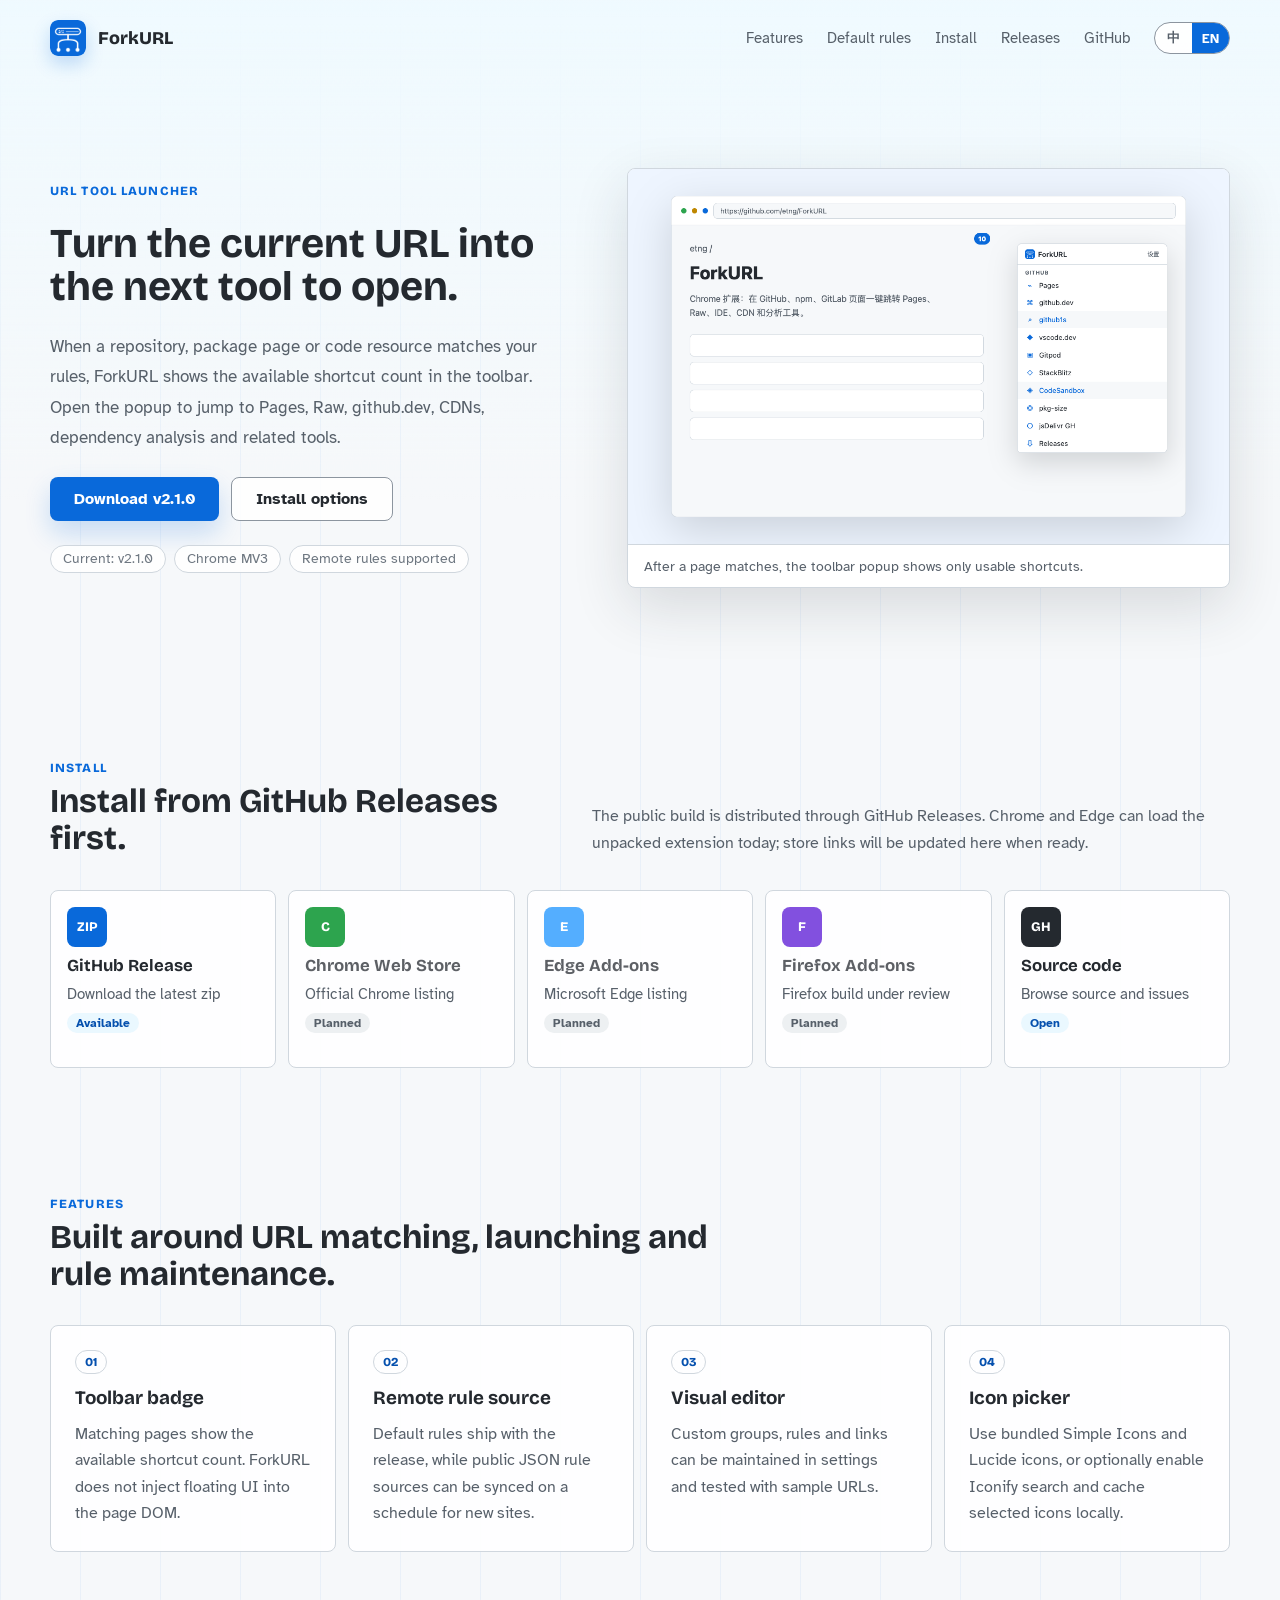
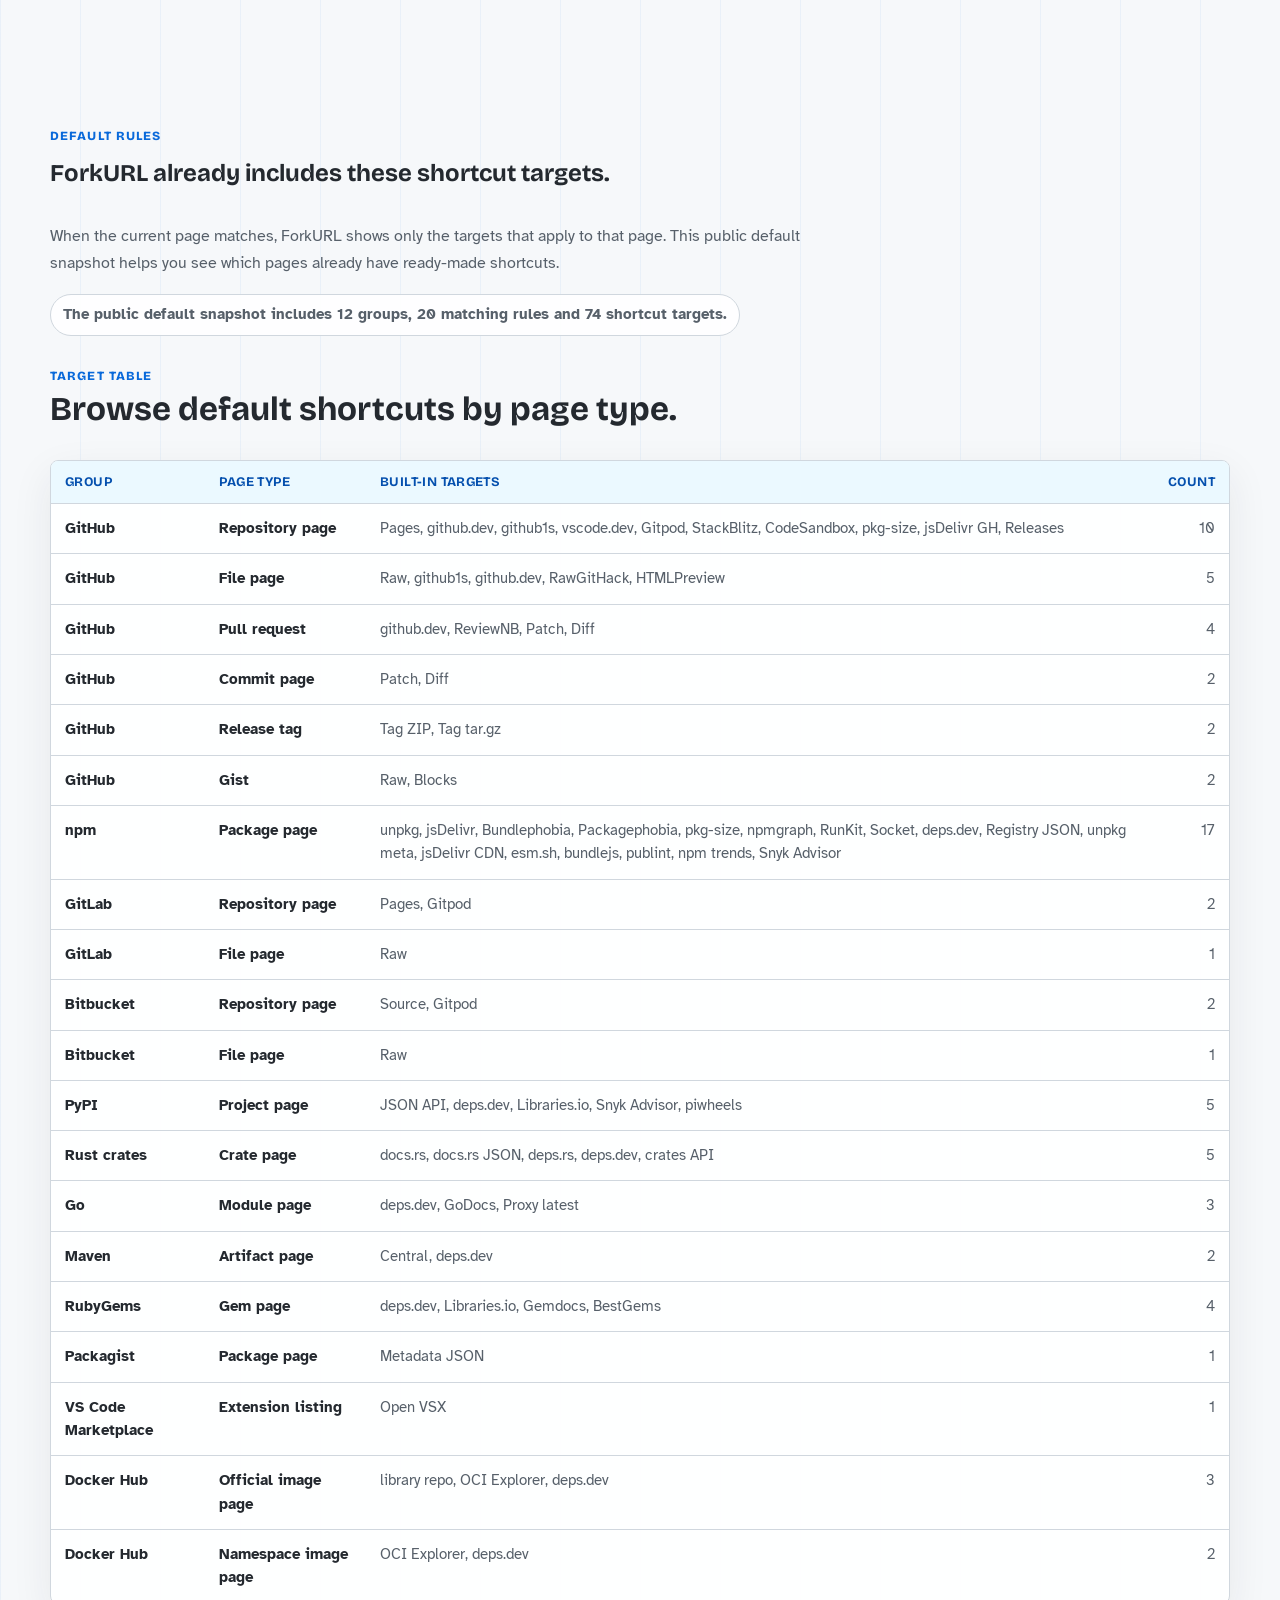
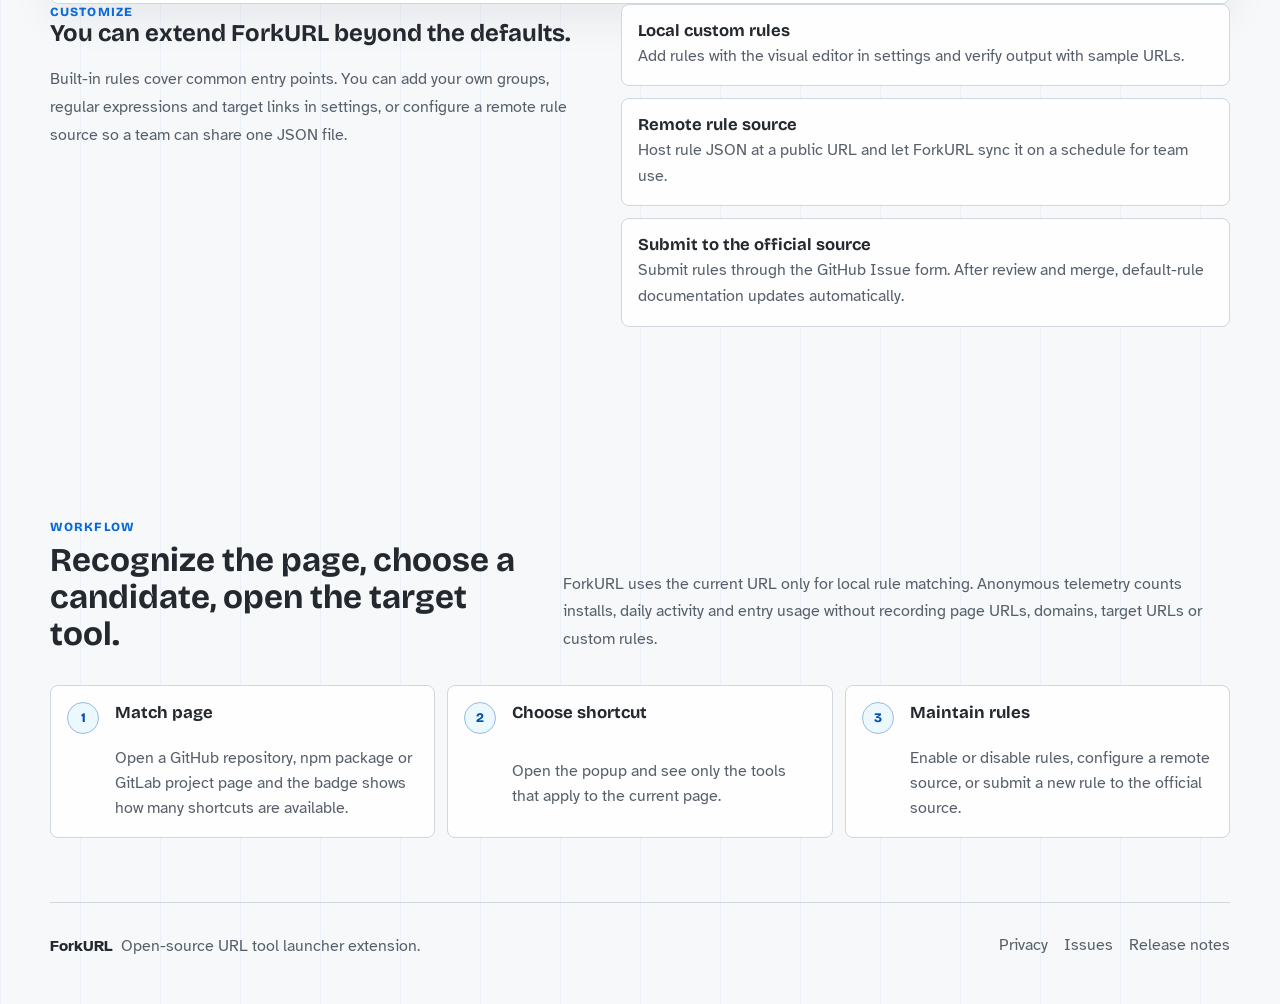
==== commit 64b4ac81: "fix(site): 🐛 show v2.1.0 on homepage" ====
--- a/site/index.html
+++ b/site/index.html
@@ -45,11 +45,11 @@
 						打开仓库、包页面或代码资源时，ForkURL 会在工具栏显示可用跳转数量。点开图标即可前往 Pages、Raw、github.dev、CDN、依赖分析等相关工具。
 					</p>
 					<div class="hero-actions">
-						<a class="primary-link" href="https://github.com/etng/ForkURL/releases" data-i18n="home.hero.download">下载 v2.0.1</a>
+						<a class="primary-link" href="https://github.com/etng/ForkURL/releases" data-i18n="home.hero.download">下载 v2.1.0</a>
 						<a class="secondary-link" href="#install" data-i18n="home.hero.installOptions">查看安装方式</a>
 					</div>
 					<div class="release-note" aria-label="当前版本信息" data-i18n-attr="aria-label:home.hero.releaseLabel">
-						<span data-i18n="home.hero.current">当前版本：v2.0.1</span>
+						<span data-i18n="home.hero.current">当前版本：v2.1.0</span>
 						<span>Chrome MV3</span>
 						<span data-i18n="home.hero.remoteRules">支持远程规则</span>
 					</div>
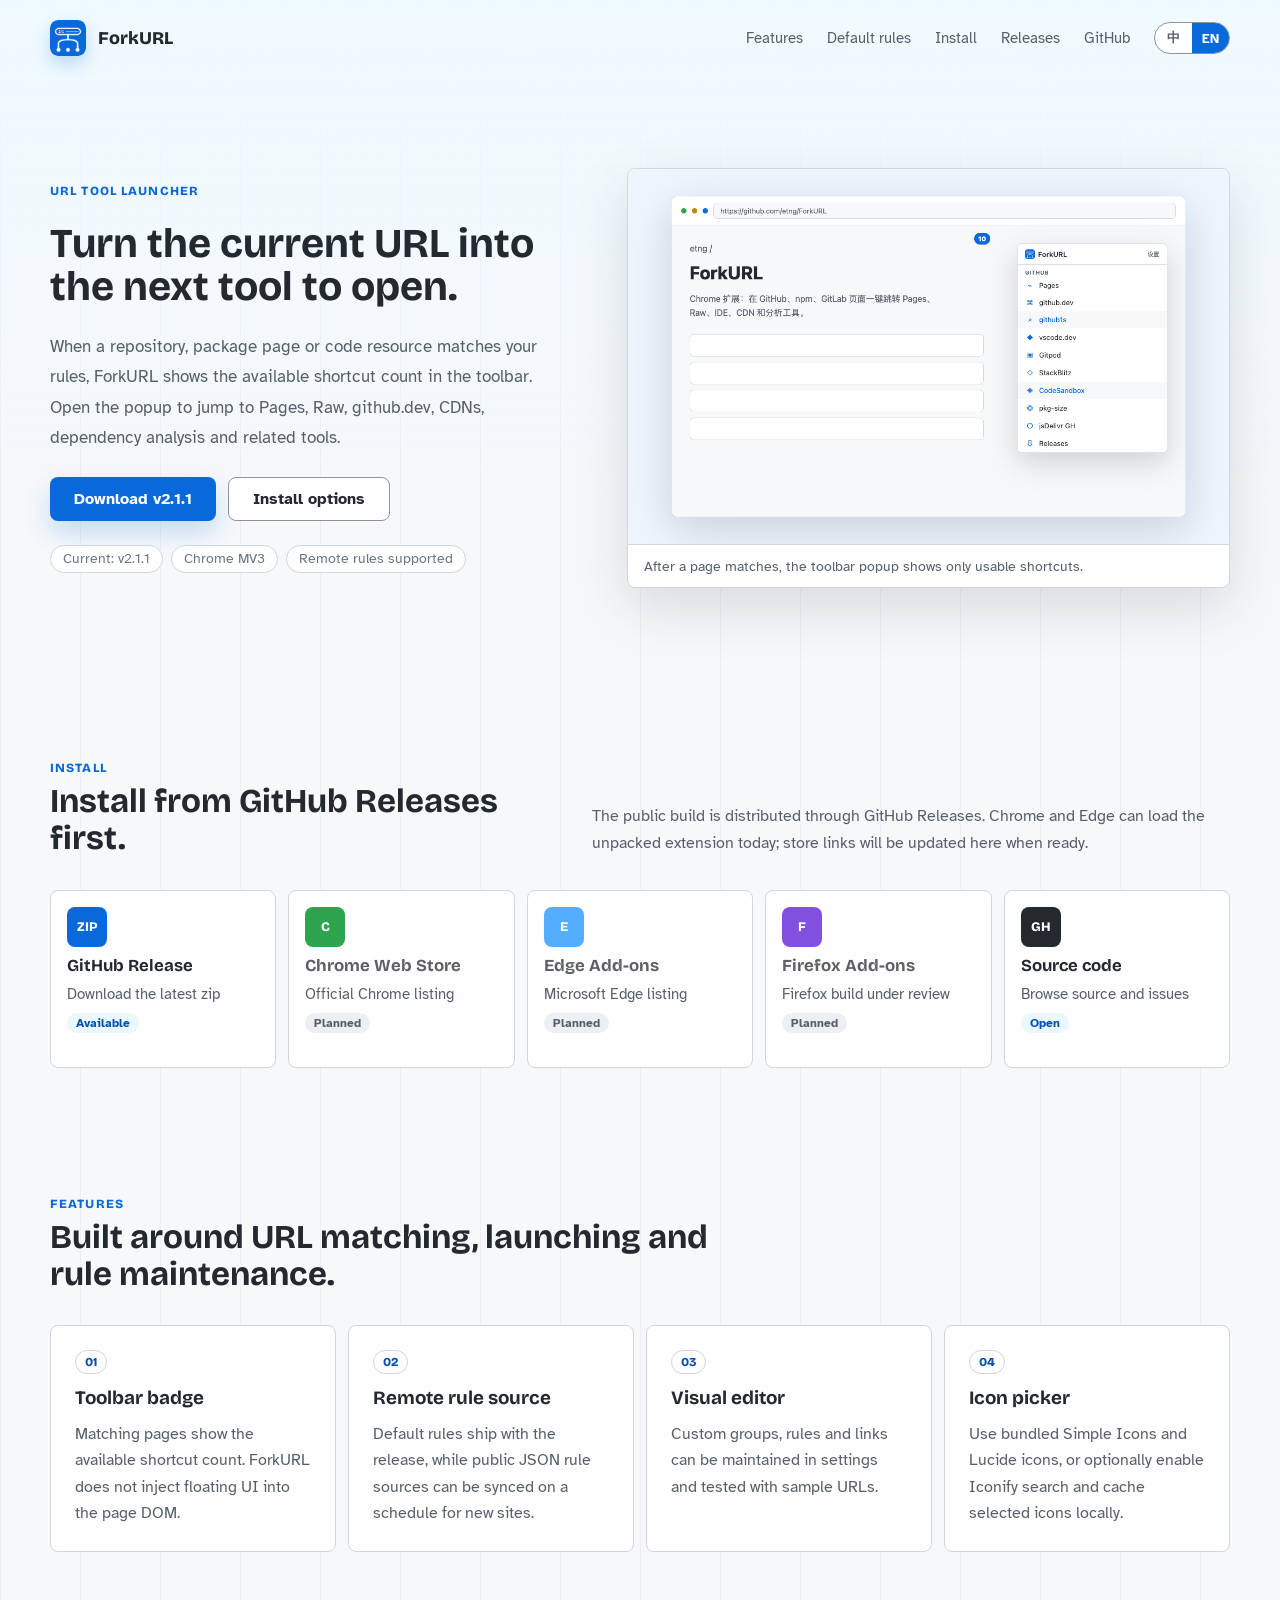
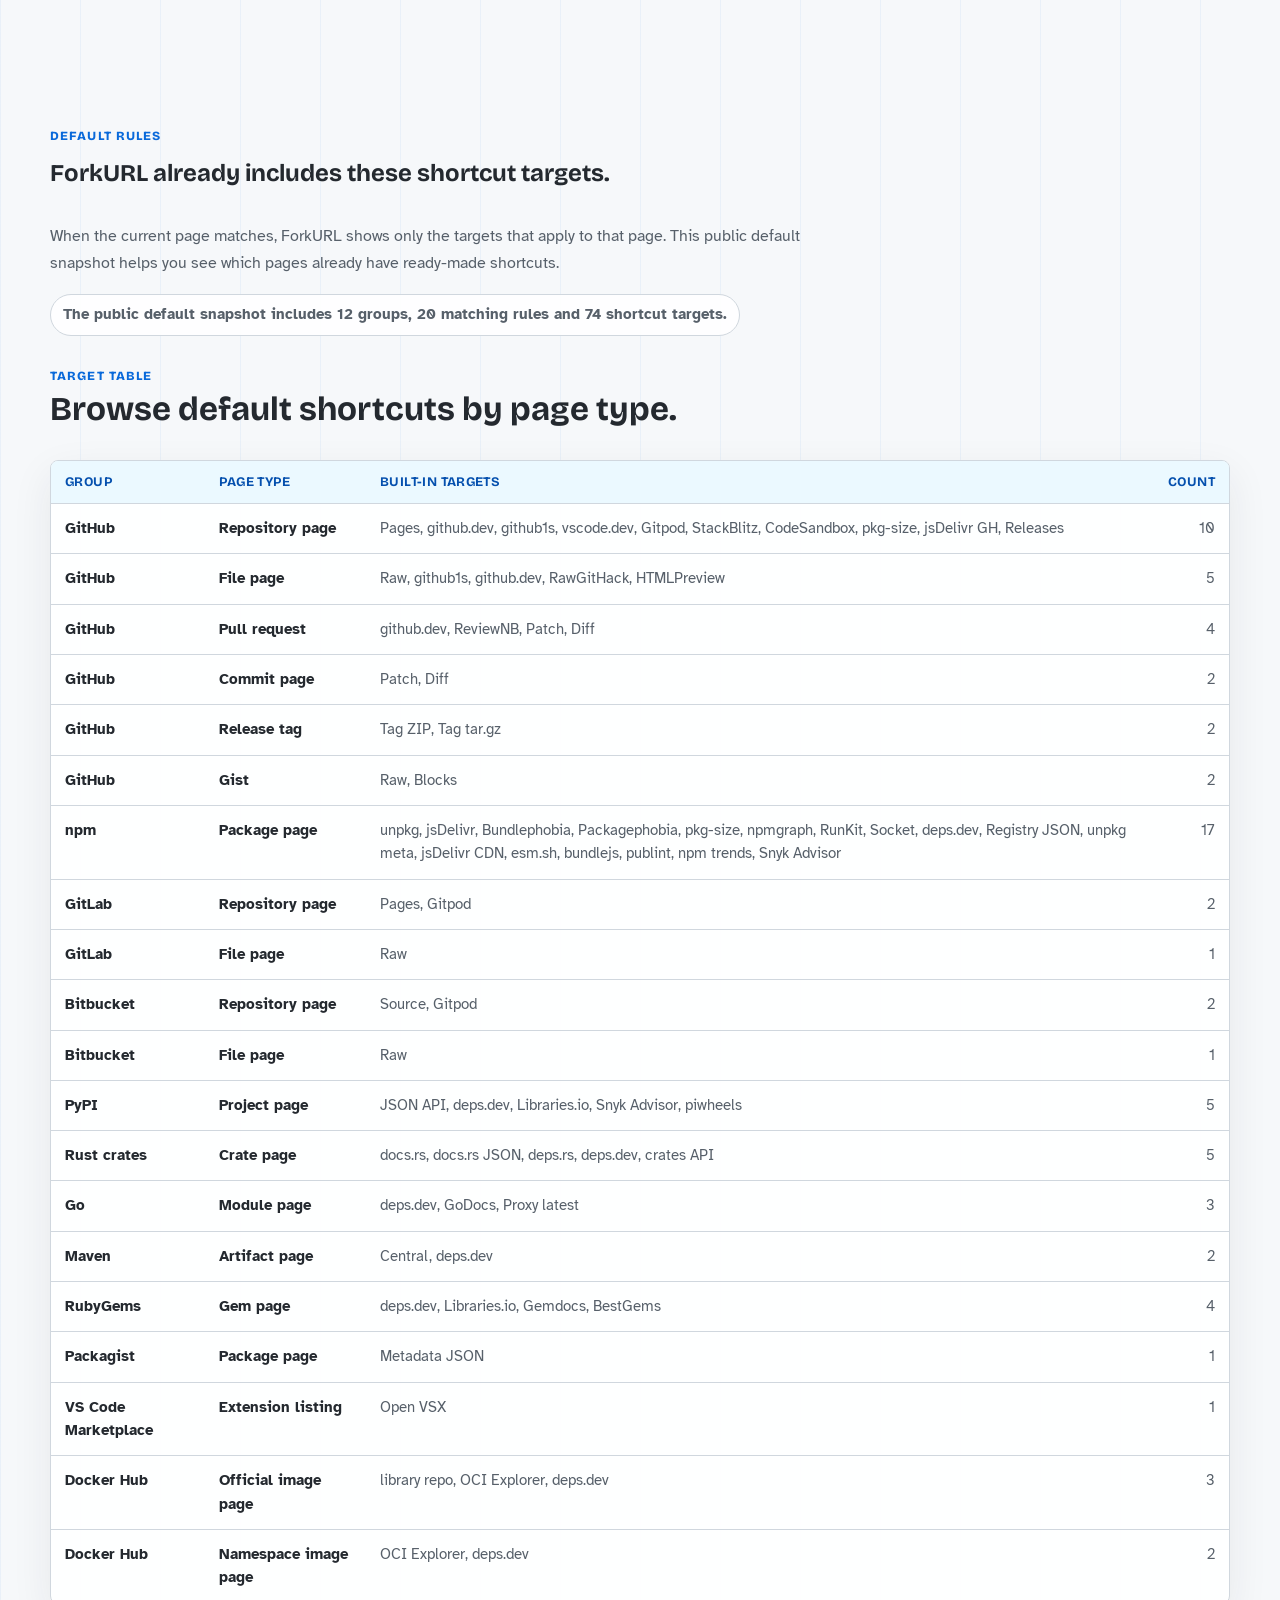
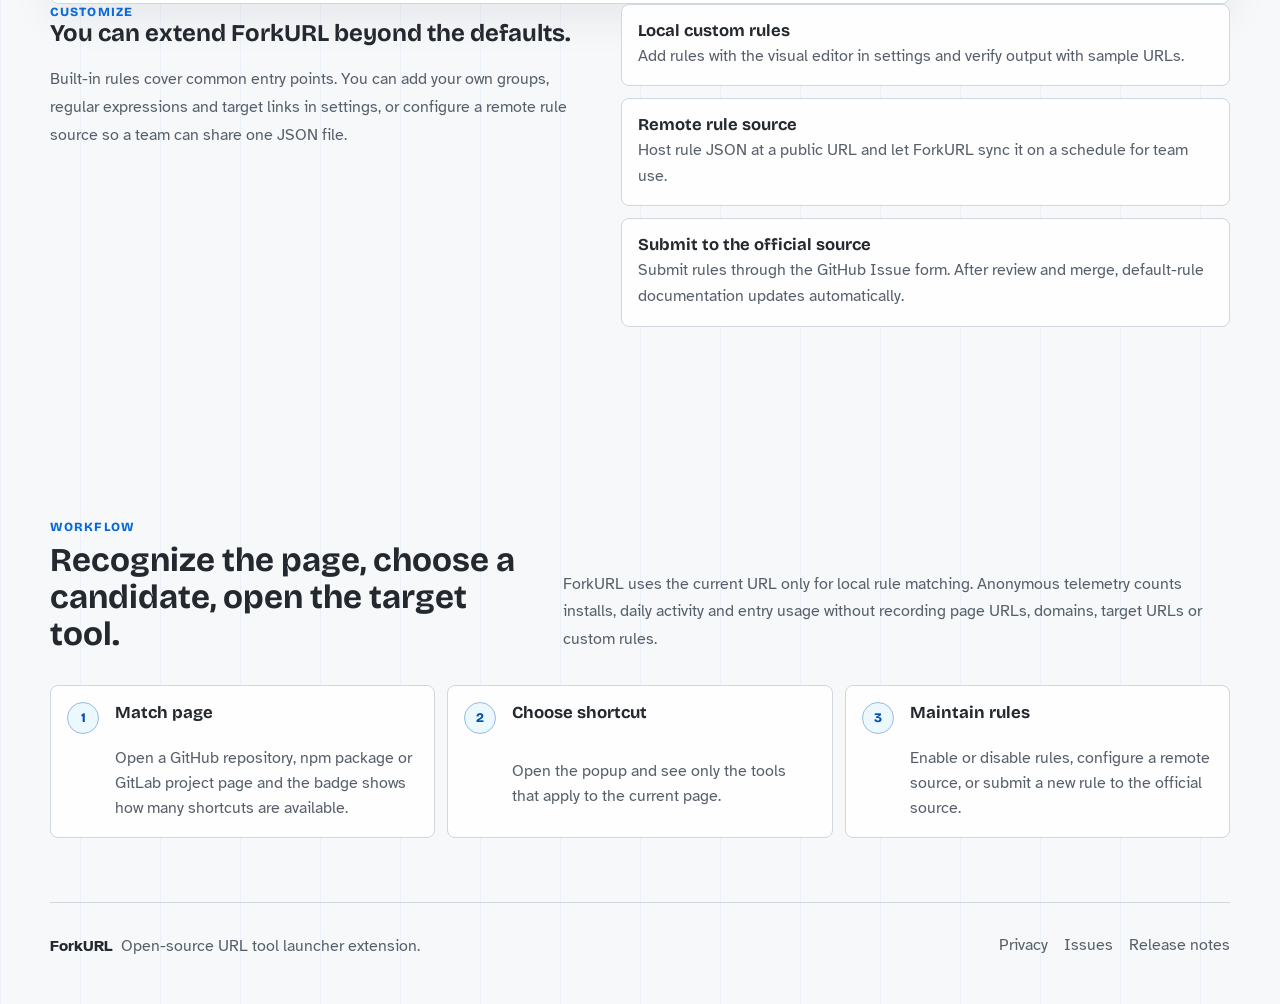
==== commit 7d406cf9: "fix(popup): 🐛 handle Arc options page fallback" ====
--- a/site/index.html
+++ b/site/index.html
@@ -45,11 +45,11 @@
 						打开仓库、包页面或代码资源时，ForkURL 会在工具栏显示可用跳转数量。点开图标即可前往 Pages、Raw、github.dev、CDN、依赖分析等相关工具。
 					</p>
 					<div class="hero-actions">
-						<a class="primary-link" href="https://github.com/etng/ForkURL/releases" data-i18n="home.hero.download">下载 v2.1.0</a>
+						<a class="primary-link" href="https://github.com/etng/ForkURL/releases" data-i18n="home.hero.download">下载 v2.1.1</a>
 						<a class="secondary-link" href="#install" data-i18n="home.hero.installOptions">查看安装方式</a>
 					</div>
 					<div class="release-note" aria-label="当前版本信息" data-i18n-attr="aria-label:home.hero.releaseLabel">
-						<span data-i18n="home.hero.current">当前版本：v2.1.0</span>
+						<span data-i18n="home.hero.current">当前版本：v2.1.1</span>
 						<span>Chrome MV3</span>
 						<span data-i18n="home.hero.remoteRules">支持远程规则</span>
 					</div>
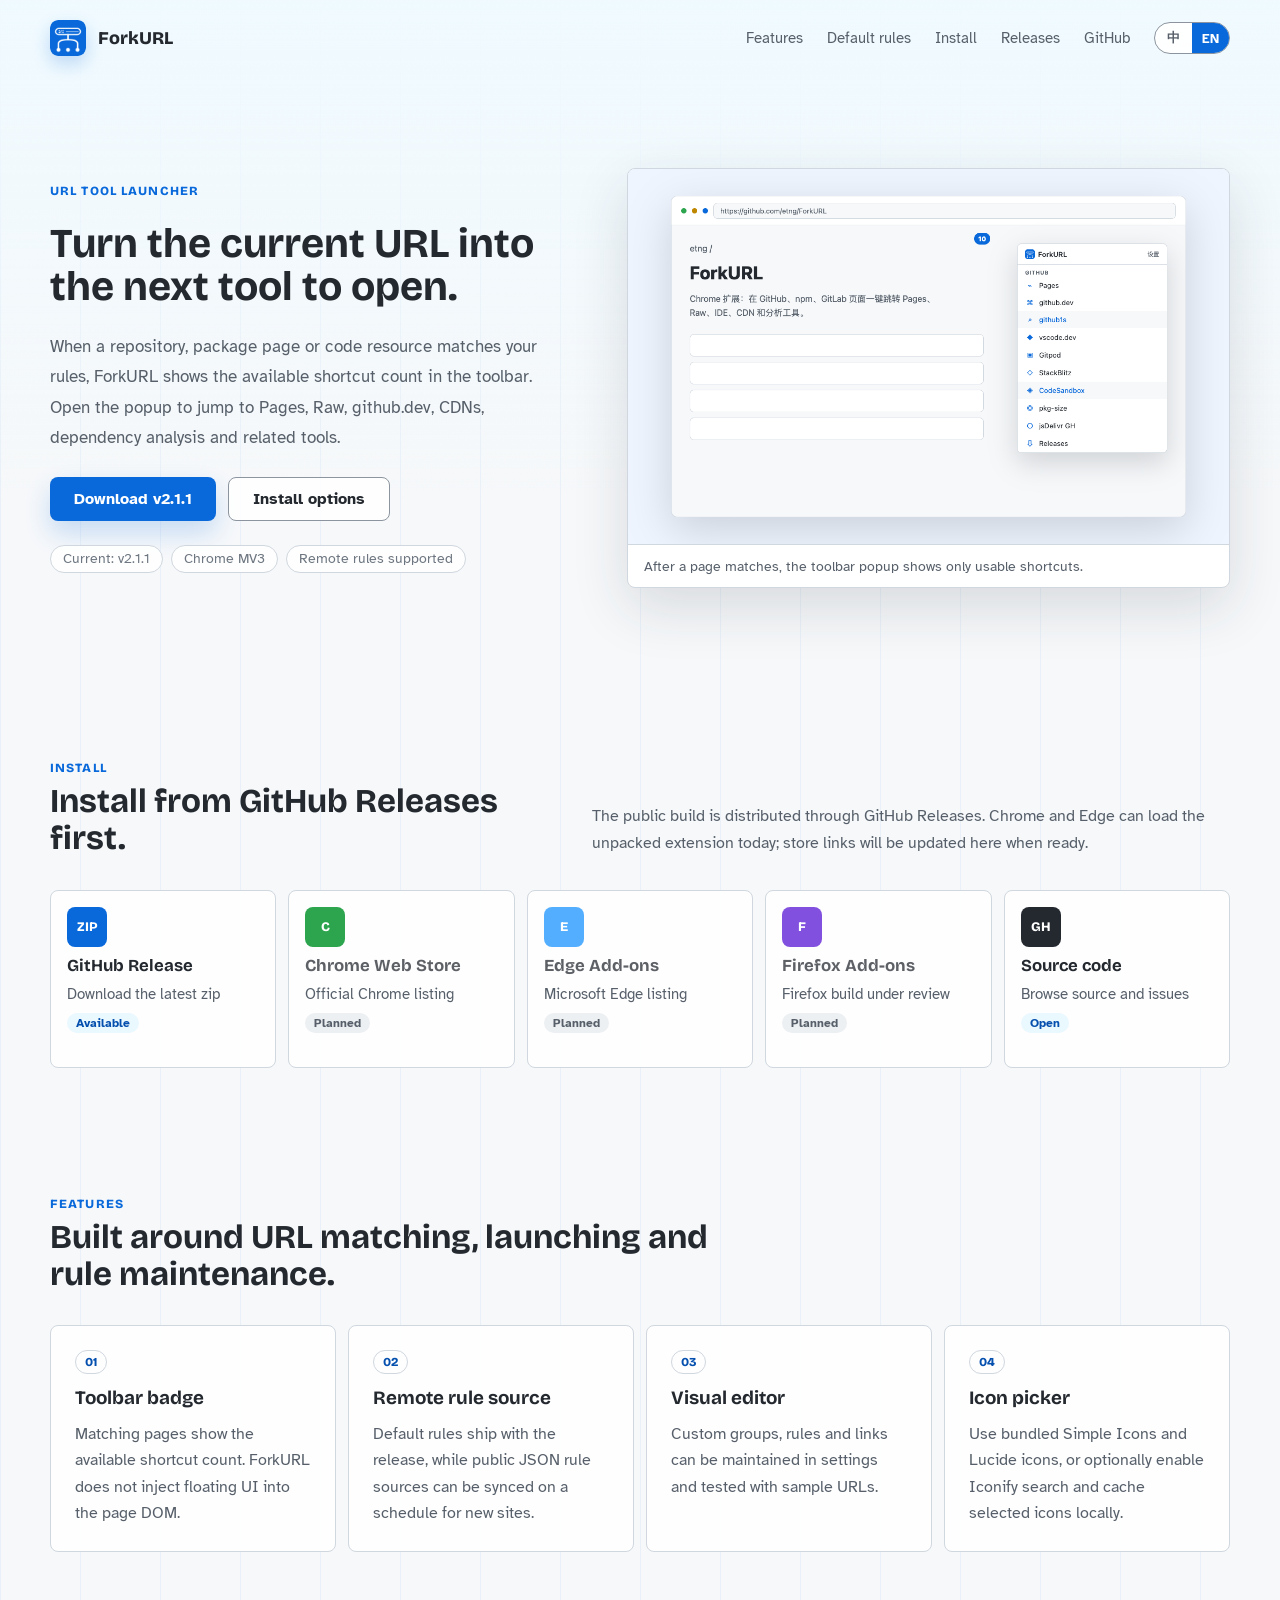
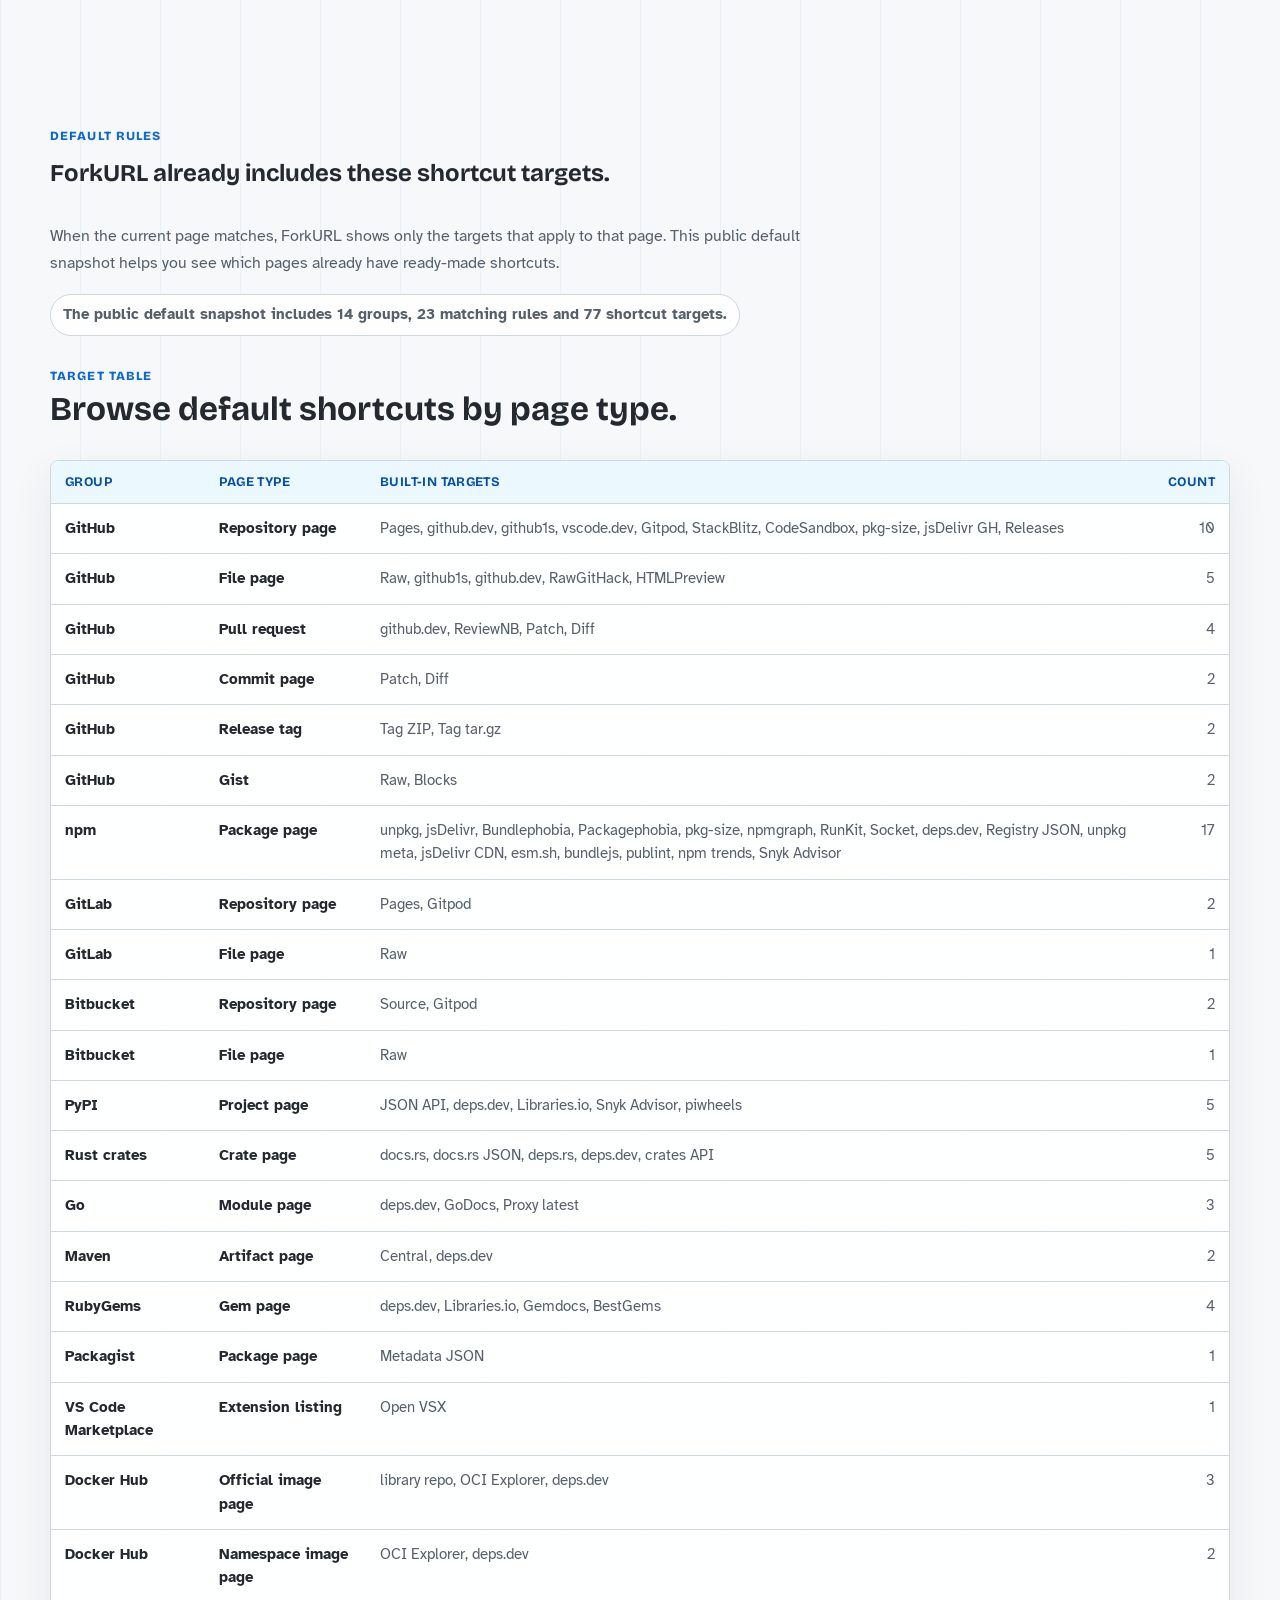
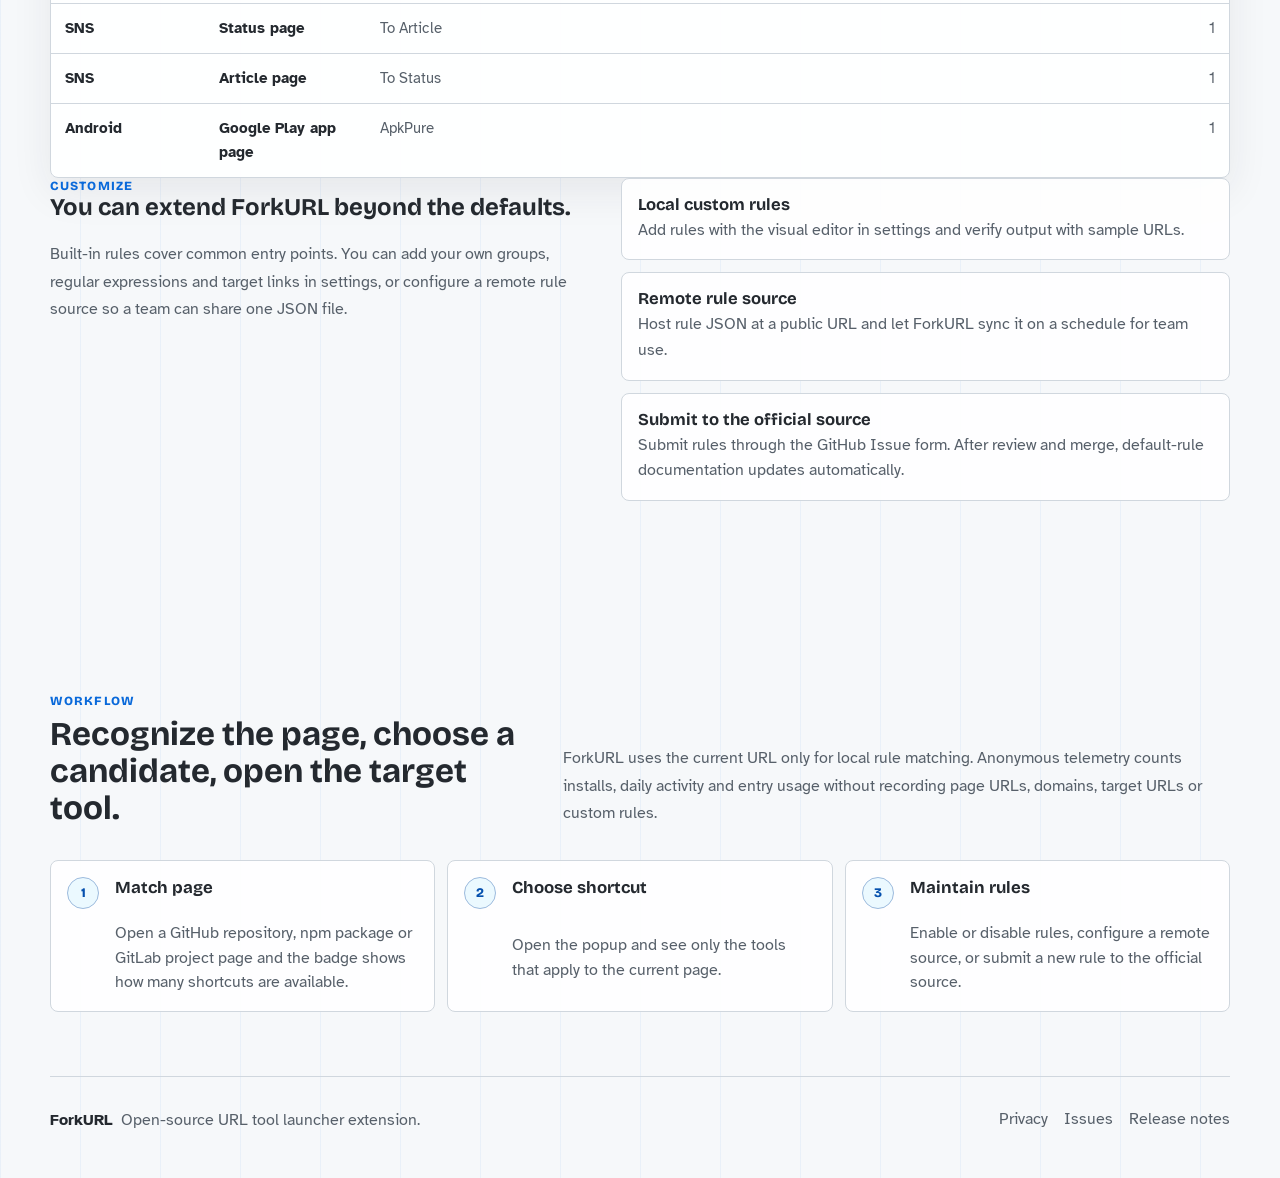
==== commit 26ec7d0f: "feat(rules): ✨ unify rule management and refresh defaults" ====
--- a/site/index.html
+++ b/site/index.html
@@ -147,8 +147,8 @@
 					<p data-i18n="rules.intro">
 						打开匹配页面时，ForkURL 会只展示当前页面可用的目标。下面是公开默认规则快照，帮助你快速判断哪些页面已经有现成入口。
 					</p>
-					<p class="rules-count" data-rules-lang="zh">当前公开默认规则包含 12 个规则组、20 条页面匹配规则、74 个跳转目标。</p>
-					<p class="rules-count" data-rules-lang="en">The public default snapshot includes 12 groups, 20 matching rules and 74 shortcut targets.</p>
+					<p class="rules-count" data-rules-lang="zh">当前公开默认规则包含 14 个规则组、23 条页面匹配规则、77 个跳转目标。</p>
+					<p class="rules-count" data-rules-lang="en">The public default snapshot includes 14 groups, 23 matching rules and 77 shortcut targets.</p>
 				</div>
 
 				<div class="rules-table-block" aria-labelledby="rules-table-title">
@@ -290,6 +290,24 @@
 									<td data-label="默认跳转目标">OCI Explorer, deps.dev</td>
 									<td data-label="数量">2</td>
 								</tr>
+								<tr>
+									<td data-label="规则组">SNS</td>
+									<td data-label="匹配页面">status page</td>
+									<td data-label="默认跳转目标">To Article</td>
+									<td data-label="数量">1</td>
+								</tr>
+								<tr>
+									<td data-label="规则组">SNS</td>
+									<td data-label="匹配页面">article page</td>
+									<td data-label="默认跳转目标">To Status</td>
+									<td data-label="数量">1</td>
+								</tr>
+								<tr>
+									<td data-label="规则组">Android</td>
+									<td data-label="匹配页面">GooglePlayApk</td>
+									<td data-label="默认跳转目标">ApkPure</td>
+									<td data-label="数量">1</td>
+								</tr>
 								</tbody>
 							</table>
 						</div>
@@ -425,6 +443,24 @@
 									<td data-label="Page type">Namespace image page</td>
 									<td data-label="Built-in targets">OCI Explorer, deps.dev</td>
 									<td data-label="Count">2</td>
+								</tr>
+								<tr>
+									<td data-label="Group">SNS</td>
+									<td data-label="Page type">Status page</td>
+									<td data-label="Built-in targets">To Article</td>
+									<td data-label="Count">1</td>
+								</tr>
+								<tr>
+									<td data-label="Group">SNS</td>
+									<td data-label="Page type">Article page</td>
+									<td data-label="Built-in targets">To Status</td>
+									<td data-label="Count">1</td>
+								</tr>
+								<tr>
+									<td data-label="Group">Android</td>
+									<td data-label="Page type">Google Play app page</td>
+									<td data-label="Built-in targets">ApkPure</td>
+									<td data-label="Count">1</td>
 								</tr>
 								</tbody>
 							</table>
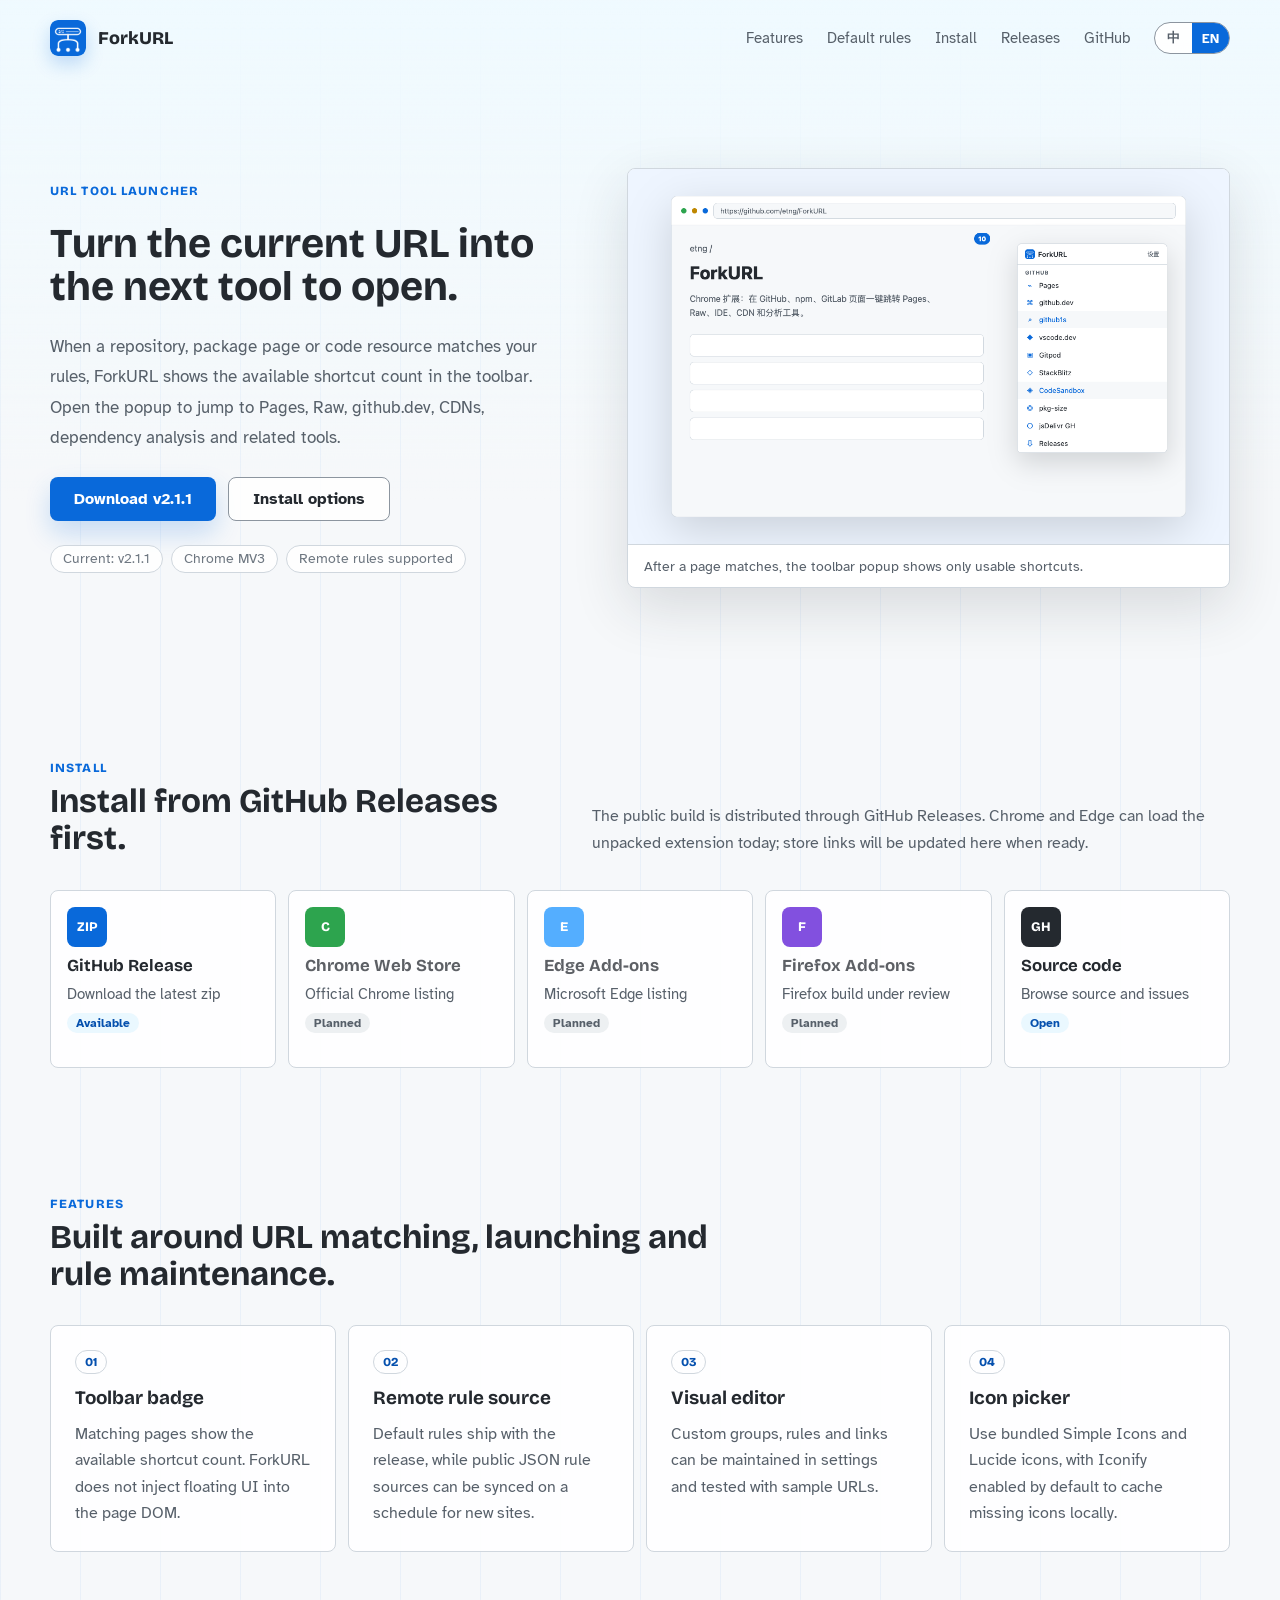
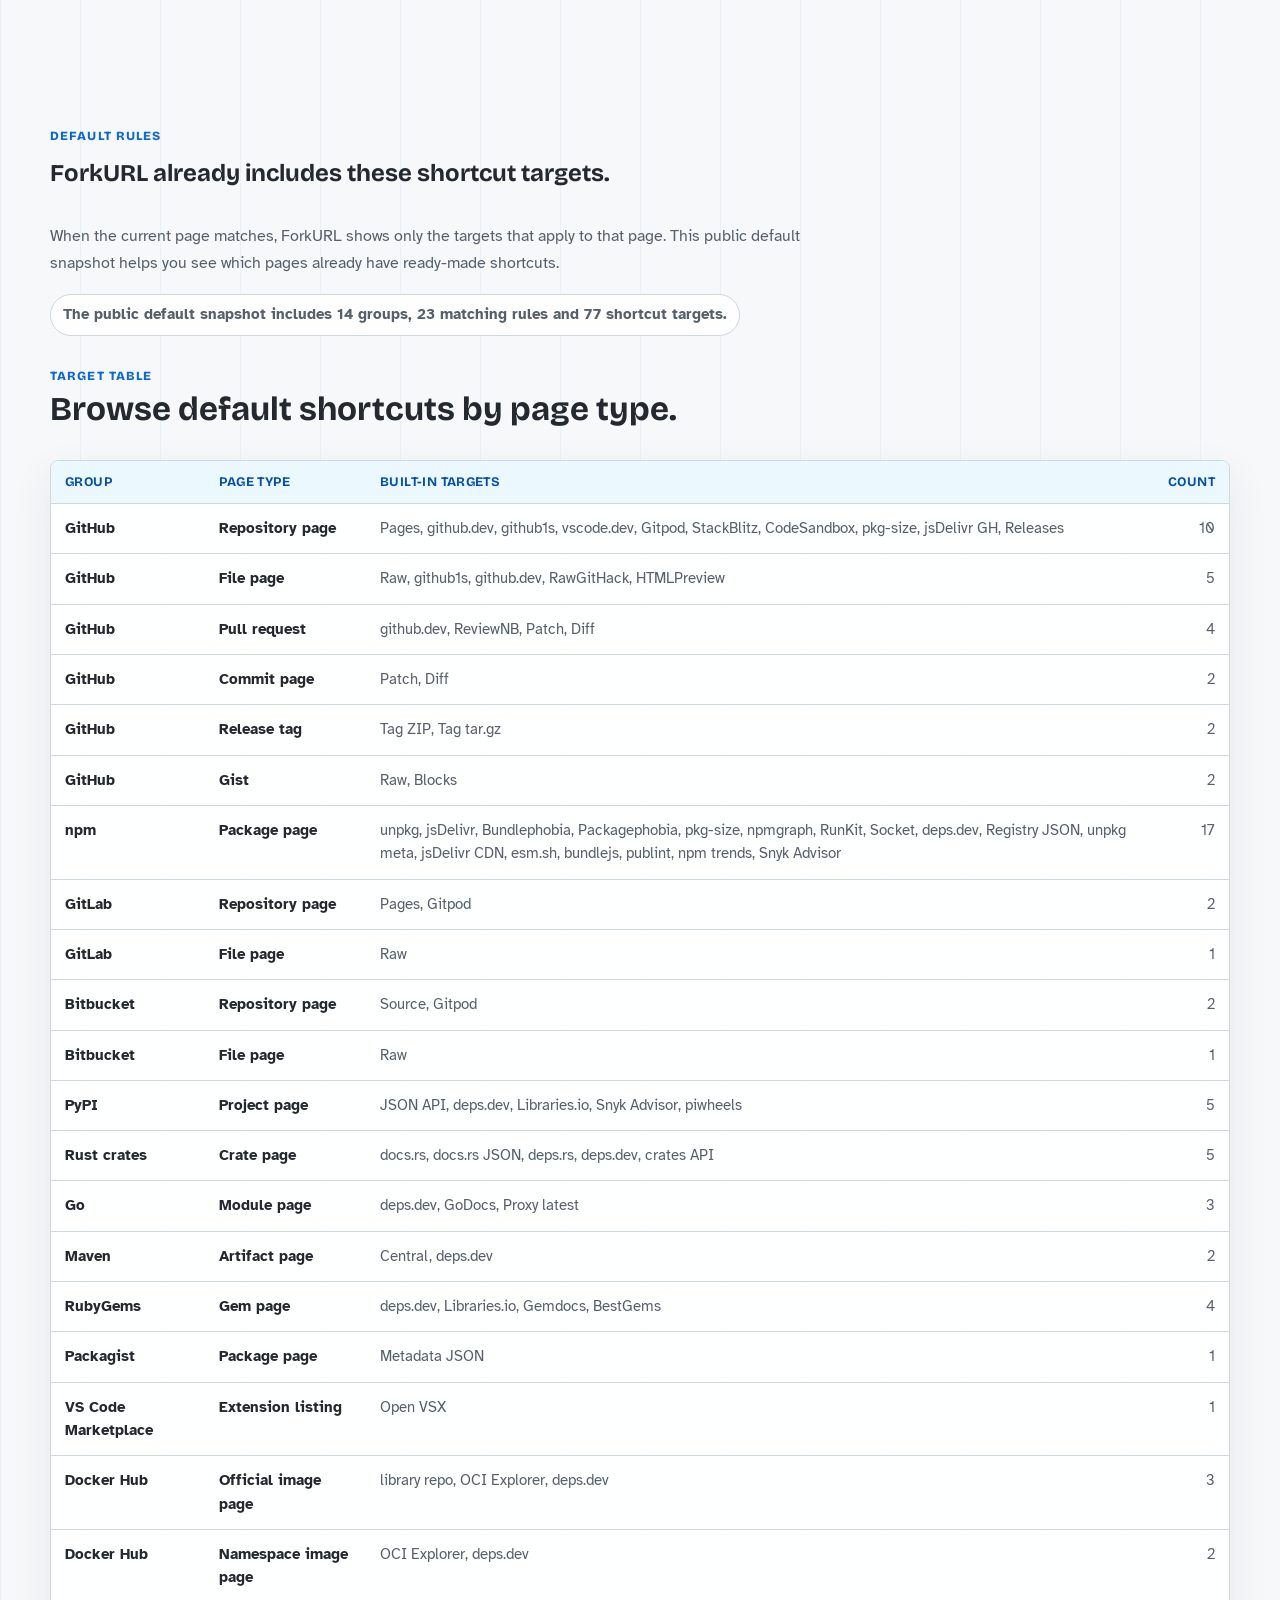
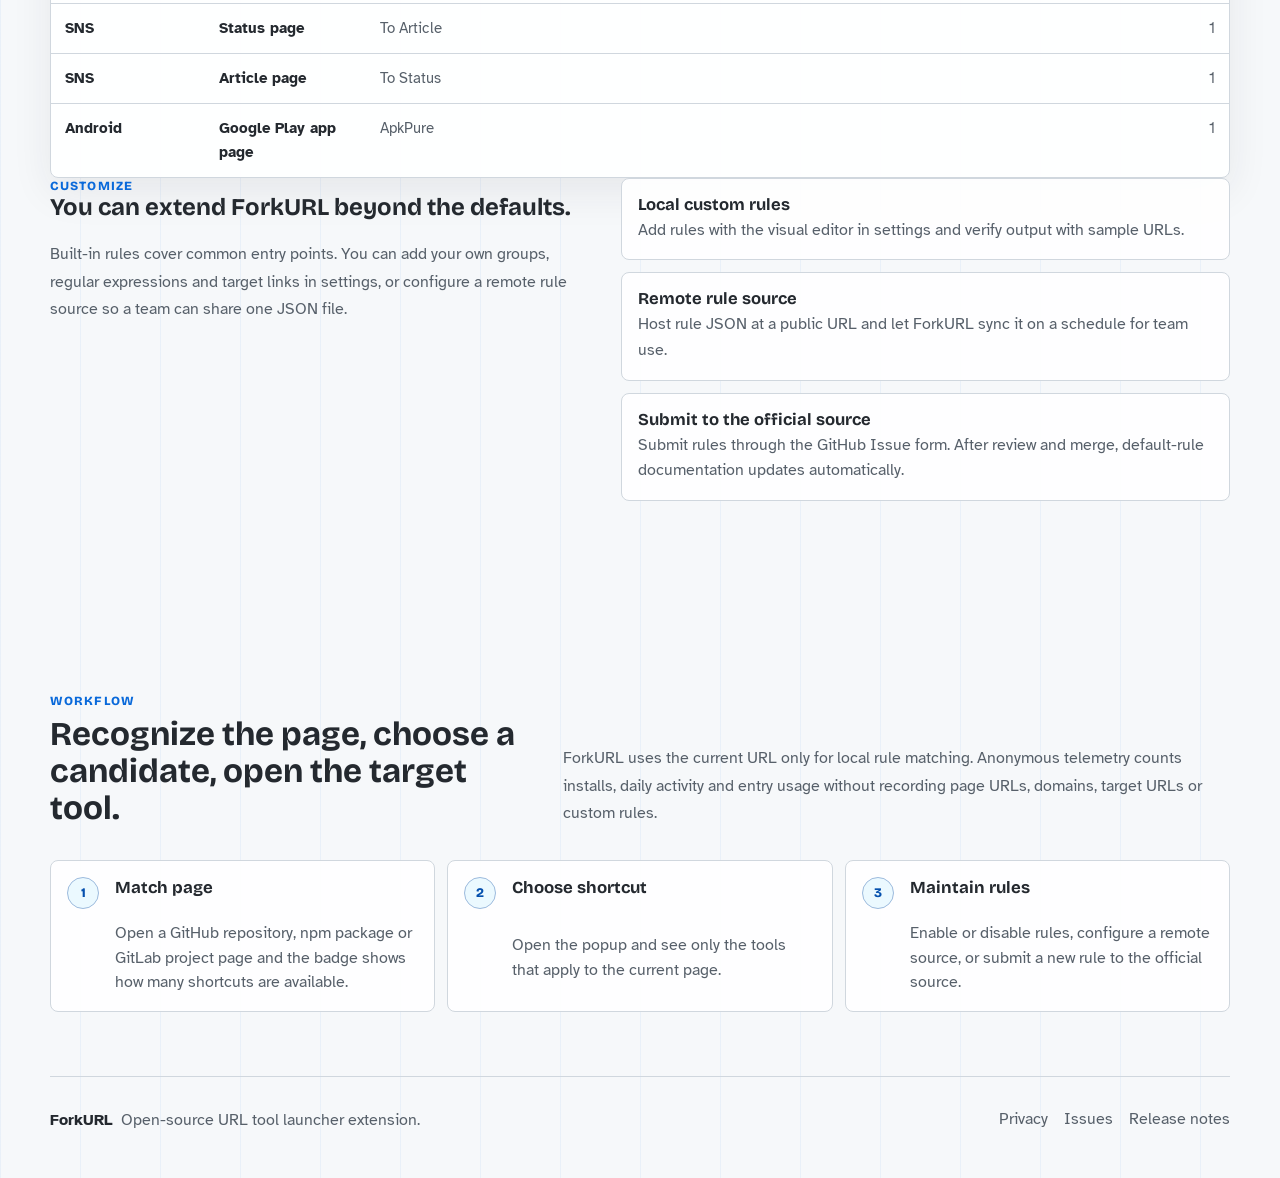
==== commit f1afa71c: "fix(icons): 🐛 enable online icon caching by default - default Iconify caching on unless the user exp" ====
--- a/site/index.html
+++ b/site/index.html
@@ -134,7 +134,7 @@
 					<article class="feature-card">
 						<span>04</span>
 						<h3 data-i18n="home.features.icons.title">图标选择器</h3>
-						<p data-i18n="home.features.icons.description">内置 Simple Icons 与 Lucide 图标，也可选择启用 Iconify 在线搜索并缓存到本地。</p>
+						<p data-i18n="home.features.icons.description">内置 Simple Icons 与 Lucide 图标，默认启用 Iconify 缓存缺失图标，也可在线搜索并缓存到本地。</p>
 					</article>
 				</div>
 			</section>
